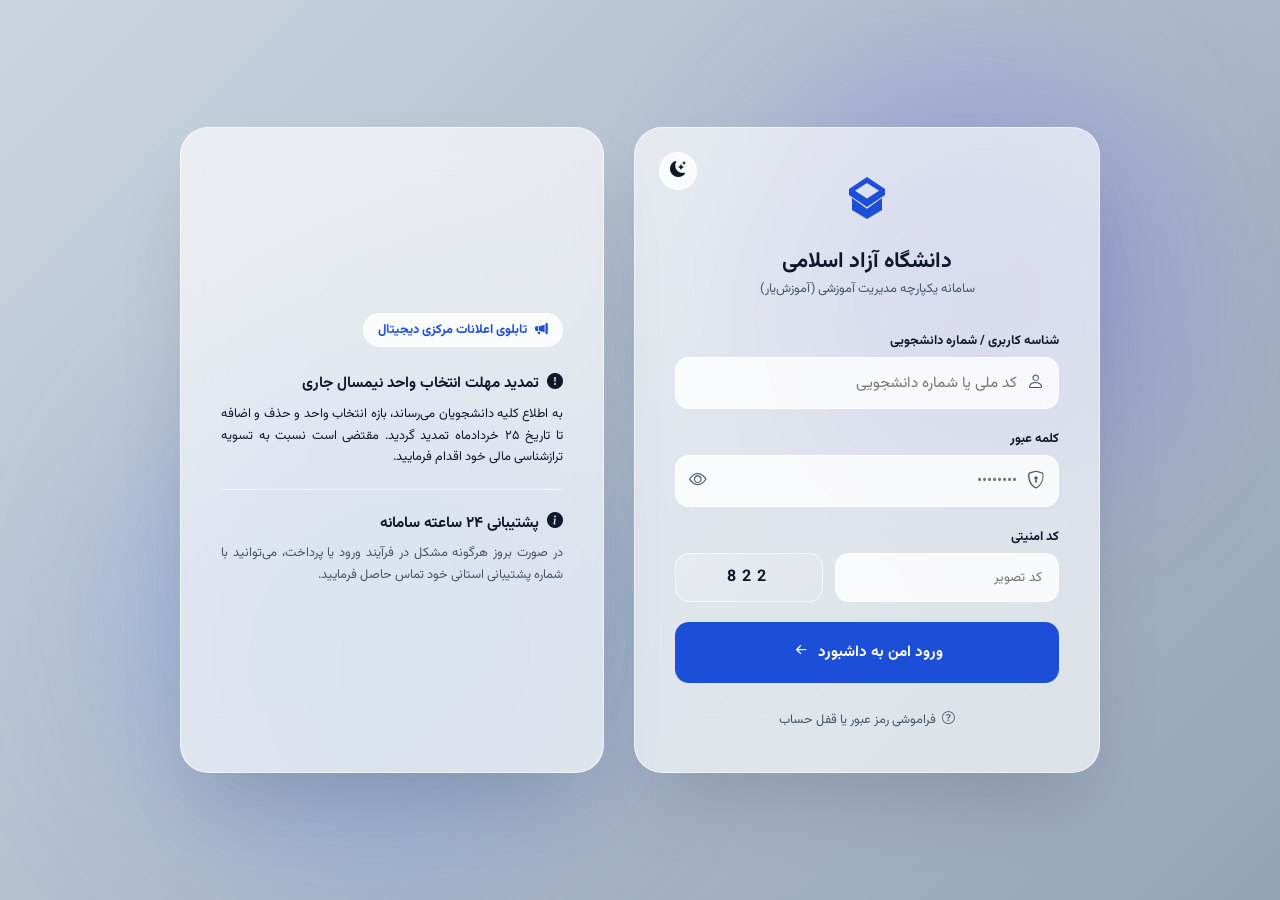
==== index.html @ 9d5c1358 "Add files via upload" ====
<!DOCTYPE html>
<html lang="fa" dir="rtl">

<head>
    <meta charset="UTF-8">
    <meta name="viewport" content="width=device-width, initial-scale=1.0">
    <title>سامانه یکپارچه آموزش‌یار | نسخه بین‌المللی شیشه‌ای</title>
    <link rel="stylesheet" href="https://cdn.jsdelivr.net/npm/bootstrap-icons@1.11.3/font/bootstrap-icons.min.css">
    <link rel="stylesheet" href="style.css">
</head>

<body>

    <input type="checkbox" id="dark-mode-toggle" class="dark-mode-checkbox">

    <div class="bg-circles">
        <div class="circle circle-1"></div>
        <div class="circle circle-2"></div>
    </div>

    <div class="main-wrapper">
        <div class="login-container">

            <main class="glass-box login-box">
                <label for="dark-mode-toggle" class="theme-switcher" title="تغییر پوسته سایت">
                    <i class="bi bi-sun-fill sun-icon"></i>
                    <i class="bi bi-moon-stars-fill moon-icon"></i>
                </label>

                <header class="logo-area">
                    <svg class="university-logo" viewBox="0 0 100 100" width="60" height="60">
                        <path fill="currentColor"
                            d="M50 15 L20 35 L20 45 L50 65 L80 45 L80 35 Z M50 25 L70 38 L50 51 L30 38 Z M25 50 L25 70 L50 85 L75 70 L75 50 L50 68 Z" />
                    </svg>
                    <h2>دانشگاه آزاد اسلامی</h2>
                    <p>سامانه یکپارچه مدیریت آموزشی (آموزش‌یار)</p>
                </header>

                <form class="login-form" action="dashboard.html">
                    <div class="input-group">
                        <label for="username">شناسه کاربری / شماره دانشجویی</label>
                        <div class="input-wrapper">
                            <i class="bi bi-person input-icon"></i>
                            <input type="text" id="username" placeholder="کد ملی یا شماره دانشجویی" required>
                        </div>
                    </div>

                    <div class="input-group">
                        <label for="password">کلمه عبور</label>
                        <div class="input-wrapper">
                            <i class="bi bi-shield-lock input-icon"></i>
                            <input type="password" id="password" placeholder="••••••••" required>
                            <button type="button" id="toggle-password" class="toggle-password-btn"
                                title="نمایش رمز عبور">
                                <i class="bi bi-eye" id="eye-icon"></i>
                            </button>
                        </div>
                    </div>

                    <div class="input-group">
                        <label for="captcha">کد امنیتی</label>
                        <div class="captcha-container">
                            <input type="text" id="captcha" placeholder="کد تصویر" required>
                            <div class="captcha-box">822</div>
                        </div>
                    </div>

                    <button type="submit" class="submit-btn">
                        <span>ورود امن به داشبورد</span>
                        <i class="bi bi-arrow-left-short arrow-icon"></i>
                    </button>
                </form>

                <footer class="form-footer">
                    <a href="#" class="forgot-link">
                        <i class="bi bi-question-circle"></i>
                        <span>فراموشی رمز عبور یا قفل حساب</span>
                    </a>
                </footer>
            </main>

            <aside class="glass-box info-box">
                <div class="info-content">
                    <div class="announcement-badge">
                        <i class="bi bi-megaphone-fill"></i>
                        <span>تابلوی اعلانات مرکزی دیجیتال</span>
                    </div>

                    <div class="news-item urgent">
                        <div class="news-header">
                            <i class="bi bi-exclamation-circle-fill"></i>
                            <h4>تمدید مهلت انتخاب واحد نیمسال جاری</h4>
                        </div>
                        <p>به اطلاع کلیه دانشجویان می‌رساند، بازه انتخاب واحد و حذف و اضافه تا تاریخ ۲۵ خردادماه تمدید
                            گردید. مقتضی است نسبت به تسویه ترازشناسی مالی خود اقدام فرمایید.</p>
                    </div>

                    <div class="news-item">
                        <div class="news-header">
                            <i class="bi bi-info-circle-fill"></i>
                            <h4>پشتیبانی ۲۴ ساعته سامانه</h4>
                        </div>
                        <p>در صورت بروز هرگونه مشکل در فرآیند ورود یا پرداخت، می‌توانید با شماره پشتیبانی استانی خود
                            تماس حاصل فرمایید.</p>
                    </div>
                </div>
            </aside>

        </div>
    </div>

    <script src="script.js"></script>
</body>

</html>
---- style.css ----
@import url('https://fonts.googleapis.com/css2?family=Vazirmatn:wght@400;700&display=swap');

:root {
    /* تم روز - با گرادیانت سرمه‌ای-خاکستری تیره تر برای جلوه بیشتر شیشه */
    --bg-gradient: linear-gradient(135deg, #cbd5e1 0%, #94a3b8 100%);
    --glass-bg: rgba(255, 255, 255, 0.65);
    /* کمی غلیظ‌تر برای خوانایی عالی */
    --glass-border: rgba(255, 255, 255, 0.6);
    --text-main: #0f172a;
    /* متن اصلی کاملاً تیره و خوانا */
    --text-muted: #475569;
    --primary-color: #1d4ed8;
    /* آبی کلاسیک بین‌المللی */
    --primary-hover: #1e40af;
    --input-bg: rgba(255, 255, 255, 0.8);
    --announcement-bg: rgba(220, 38, 38, 0.08);
    --announcement-border: rgba(220, 38, 38, 0.25);
    --announcement-text: #b91c1c;
    --circle-color-1: #4f46e5;
    /* دایره‌های پررنگ‌تر برای کنتراست بیشتر */
    --circle-color-2: #2563eb;
    --smooth: all 0.5s cubic-bezier(0.2, 0.8, 0.2, 1);
}

#dark-mode-toggle:checked~* {
    /* تم شب - فوق‌العاده عمیق، تاریک و لوکس (Deep Space Black) */
    --bg-gradient: linear-gradient(135deg, #020617 0%, #090d16 100%);
    --glass-bg: rgba(15, 23, 42, 0.6);
    --glass-border: rgba(255, 255, 255, 0.05);
    --text-main: #f8fafc;
    --text-muted: #94a3b8;
    --primary-color: #3b82f6;
    --primary-hover: #60a5fa;
    --input-bg: rgba(15, 23, 42, 0.7);
    --announcement-bg: rgba(239, 68, 68, 0.12);
    --announcement-border: rgba(239, 68, 68, 0.25);
    --announcement-text: #fca5a5;
    --circle-color-1: #312e81;
    /* دایره‌های حالت شب تیره و مینی‌مال */
    --circle-color-2: #1d4ed8;
}

* {
    margin: 0;
    padding: 0;
    box-sizing: border-box;
    font-family: 'Vazirmatn', sans-serif;
}

body {
    background: var(--bg-gradient);
    color: var(--text-main);
    min-height: 100vh;
    transition: var(--smooth);
}

/* بخش دایره‌های رنگی بک‌گراند */
.bg-circles {
    position: fixed;
    width: 100vw;
    height: 100vh;
    z-index: 1;
    top: 0;
    left: 0;
    pointer-events: none;
}

.circle {
    position: absolute;
    border-radius: 50%;
    filter: blur(100px);
    transition: var(--smooth);
    will-change: transform;
}

.circle-1 {
    width: 380px;
    height: 380px;
    background: var(--circle-color-1);
    top: 10%;
    right: 10%;
    opacity: 0.3;
}

.circle-2 {
    width: 480px;
    height: 480px;
    background: var(--circle-color-2);
    bottom: 5%;
    left: 10%;
    opacity: 0.2;
}

/* حل مشکل بریدگی کادر صفحه با کانتینر انعطاف‌پذیر استاندارد سئو */
.main-wrapper {
    position: relative;
    z-index: 2;
    min-height: 100vh;
    width: 100%;
    display: flex;
    justify-content: center;
    align-items: center;
    padding: 40px 20px;
}

/* چیدمان دو ستونه لوکس کادرهای شیشه‌ای */
.login-container {
    display: grid;
    grid-template-columns: 1.1fr 1fr;
    gap: 30px;
    width: 100%;
    max-width: 920px;
    align-items: stretch;
}

/* ویژگی‌های مشترک شیشه مات (Glassmorphism Base) */
.glass-box {
    background: var(--glass-bg);
    backdrop-filter: blur(25px);
    -webkit-backdrop-filter: blur(25px);
    border: 1px solid var(--glass-border);
    border-radius: 28px;
    padding: 2.5rem;
    box-shadow: 0 40px 80px -20px rgba(0, 0, 0, 0.15);
    transition: var(--smooth);
    will-change: transform, opacity;
}

/* استایل کادر ورود */
.login-box {
    position: relative;
    animation: slideInUp 0.6s var(--smooth);
}

/* دکمه تم مینی‌مال لوکس */
.theme-switcher {
    position: absolute;
    top: 24px;
    left: 24px;
    cursor: pointer;
    width: 38px;
    height: 38px;
    border-radius: 50%;
    background: var(--input-bg);
    border: 1px solid var(--glass-border);
    display: flex;
    align-items: center;
    justify-content: center;
    transition: var(--smooth);
    color: var(--text-main);
    font-size: 1rem;
}

.theme-switcher:hover {
    transform: scale(1.1);
    color: var(--primary-color);
}

#dark-mode-toggle:checked~.main-wrapper .sun-icon {
    display: block;
}

#dark-mode-toggle:checked~.main-wrapper .moon-icon {
    display: none;
}

#dark-mode-toggle:not(:checked)~.main-wrapper .sun-icon {
    display: none;
}

#dark-mode-toggle:not(:checked)~.main-wrapper .moon-icon {
    display: block;
}

.dark-mode-checkbox {
    display: none;
}

.logo-area {
    text-align: center;
    margin-bottom: 2rem;
}

.university-logo {
    color: var(--primary-color);
    margin-bottom: 0.5rem;
    transition: var(--smooth);
}

.logo-area h2 {
    font-size: 1.35rem;
    font-weight: 700;
}

.logo-area p {
    color: var(--text-muted);
    font-size: 0.8rem;
    margin-top: 0.2s;
}

.login-form {
    display: flex;
    flex-direction: column;
    gap: 1.25rem;
}

.input-group {
    display: flex;
    flex-direction: column;
    gap: 0.4rem;
}

.input-group label {
    font-size: 0.8rem;
    font-weight: 700;
    color: var(--text-main);
}

.input-wrapper {
    position: relative;
    display: flex;
    align-items: center;
}

.input-icon {
    position: absolute;
    right: 14px;
    color: var(--text-muted);
    font-size: 1.1rem;
    transition: var(--smooth);
}

.input-wrapper input {
    width: 100%;
    padding: 0.8rem 2.6rem;
    border: 1px solid var(--glass-border);
    border-radius: 14px;
    font-size: 0.95rem;
    outline: none;
    background: var(--input-bg);
    color: var(--text-main);
    transition: var(--smooth);
}

.input-wrapper input:focus {
    border-color: var(--primary-color);
    box-shadow: 0 0 0 4px rgba(37, 99, 235, 0.12);
}

.input-wrapper input:focus~.input-icon {
    color: var(--primary-color);
}

.toggle-password-btn {
    position: absolute;
    left: 14px;
    background: none;
    border: none;
    cursor: pointer;
    color: var(--text-muted);
    font-size: 1.1rem;
    display: flex;
    align-items: center;
}

.toggle-password-btn:hover {
    color: var(--primary-color);
}

.captcha-container {
    display: flex;
    gap: 0.75rem;
}

.captcha-container input {
    width: 60%;
    padding: 0.8rem 1rem;
    border: 1px solid var(--glass-border);
    border-radius: 14px;
    background: var(--input-bg);
    color: var(--text-main);
    outline: none;
}

.captcha-box {
    width: 40%;
    background: linear-gradient(135deg, rgba(255, 255, 255, 0.25) 0%, rgba(255, 255, 255, 0.05) 100%);
    border: 1px solid var(--glass-border);
    border-radius: 14px;
    display: flex;
    align-items: center;
    justify-content: center;
    font-weight: 700;
    letter-spacing: 6px;
    color: var(--text-main);
    user-select: none;
}

.submit-btn {
    width: 100%;
    padding: 0.9rem;
    background: var(--primary-color);
    color: white;
    border: none;
    border-radius: 14px;
    font-size: 0.95rem;
    font-weight: 700;
    cursor: pointer;
    transition: var(--smooth);
    display: flex;
    align-items: center;
    justify-content: center;
    gap: 6px;
    will-change: transform;
}

.submit-btn:hover {
    background: var(--primary-hover);
    transform: translateY(-2px);
    box-shadow: 0 12px 24px rgba(37, 99, 235, 0.25);
}

.arrow-icon {
    font-size: 1.3rem;
    transition: var(--smooth);
}

.submit-btn:hover .arrow-icon {
    transform: translateX(-4px);
}

.form-footer {
    margin-top: 1.5rem;
    text-align: center;
}

.forgot-link {
    color: var(--text-muted);
    font-size: 0.8rem;
    text-decoration: none;
    transition: var(--smooth);
    display: inline-flex;
    align-items: center;
    gap: 6px;
}

.forgot-link:hover {
    color: var(--primary-color);
}

/* استایل مینی‌مال کادر اعلان‌ها در کنار صفحه */
.info-box {
    display: flex;
    flex-direction: column;
    justify-content: center;
    animation: slideInUp 0.7s var(--smooth);
}

.announcement-badge {
    display: inline-flex;
    align-items: center;
    gap: 8px;
    background: var(--input-bg);
    border: 1px solid var(--glass-border);
    padding: 6px 14px;
    border-radius: 20px;
    font-weight: 700;
    font-size: 0.8rem;
    color: var(--primary-color);
    margin-bottom: 1.5rem;
}

.news-item {
    padding-bottom: 1.25rem;
    border-bottom: 1px solid var(--glass-border);
    margin-bottom: 1.25rem;
}

.news-item:last-child {
    border: none;
    margin: 0;
    padding: 0;
}

.news-header {
    display: flex;
    align-items: center;
    gap: 8px;
    margin-bottom: 0.5rem;
}

.news-header h4 {
    font-size: 0.95rem;
    font-weight: 700;
    color: var(--text-main);
}

.news-item p {
    color: var(--text-muted);
    font-size: 0.8rem;
    line-height: 1.7;
    text-align: justify;
}

/* استایل متمایز برای اعلان‌های فوری */
.news-item.urgent .news-header {
    color: var(--alert-text);
}

.news-item.urgent p {
    color: var(--text-main);
}

/* بهینه‌سازی کامل ریسپانسیو برای موبایل */
@media (max-width: 840px) {
    .login-container {
        grid-template-columns: 1fr;
        gap: 20px;
    }

    .main-wrapper {
        padding: 20px 15px;
    }

    .glass-box {
        padding: 2rem 1.5rem;
    }
}

/* انیمیشن فوق‌العاده روان شتاب‌یافته سخت‌افزاری */
@keyframes slideInUp {
    from {
        opacity: 0;
        transform: translateY(20px);
    }

    to {
        opacity: 1;
        transform: translateY(0);
    }
}

.shake-error {
    animation: shake 0.3s ease-in-out;
    border-color: #ef4444 !important;
}

@keyframes shake {

    0%,
    100% {
        transform: translateX(0);
    }

    25% {
        transform: translateX(-5px);
    }

    75% {
        transform: translateX(5px);
    }
}

/* ==========================================================================
   فاز دوم: استایل‌های فوق حرفه‌ای و شیشه‌ای داشبورد داخلی آموزش‌یار
   ========================================================================== */

.dashboard-body {
    overflow-y: auto !important;
    /* فعال کردن اسکرول برای محتوای طولانی داشبورد */
}

/* کانتینر اصلی داشبورد با ساختار مدرن CSS Grid */
.dashboard-container {
    display: grid;
    grid-template-columns: 260px 1fr;
    /* ستون منو ثابت و ستون محتوا منعطف */
    width: 100%;
    max-width: 1300px;
    min-height: 85vh;
    gap: 24px;
    animation: scaleUp 0.5s var(--smooth);
}

/* ۱. استایل منوی درختی سمت راست (Sidebar) */
.glass-sidebar {
    background: var(--glass-bg);
    backdrop-filter: blur(25px);
    -webkit-backdrop-filter: blur(25px);
    border: 1px solid var(--glass-border);
    border-radius: 24px;
    padding: 2rem 1.5rem;
    display: flex;
    flex-direction: column;
    justify-content: space-between;
    box-shadow: 0 30px 60px -15px rgba(0, 0, 0, 0.1);
}

.sidebar-brand {
    display: flex;
    align-items: center;
    gap: 12px;
    font-weight: 700;
    font-size: 1.15rem;
    color: var(--primary-color);
    padding-bottom: 1.5rem;
    border-bottom: 1px solid var(--glass-border);
}

.sidebar-menu {
    list-style: none;
    display: flex;
    flex-direction: column;
    gap: 8px;
    margin-top: 1.5rem;
    flex-grow: 1;
}

.sidebar-menu li a {
    display: flex;
    align-items: center;
    gap: 14px;
    padding: 12px 16px;
    color: var(--text-main);
    text-decoration: none;
    border-radius: 12px;
    font-size: 0.9rem;
    font-weight: 700;
    transition: var(--smooth);
}

.sidebar-menu li a i {
    font-size: 1.1rem;
    color: var(--text-muted);
    transition: var(--smooth);
}

/* حالت فعال یا هاور منوها */
.sidebar-menu li.active a,
.sidebar-menu li a:hover {
    background: var(--primary-color);
    color: white;
}

.sidebar-menu li.active a i,
.sidebar-menu li a:hover i {
    color: white;
}

.sidebar-footer {
    padding-top: 1rem;
    border-top: 1px solid var(--glass-border);
}

.logout-link {
    display: flex;
    align-items: center;
    gap: 12px;
    color: #ef4444 !important;
    text-decoration: none;
    font-weight: 700;
    font-size: 0.9rem;
    padding: 12px 16px;
    border-radius: 12px;
    transition: var(--smooth);
}

.logout-link:hover {
    background: rgba(239, 68, 68, 0.1);
}

/* کانتینر ستون سمت چپ (هدر + محتوای اصلی) */
.main-content-wrapper {
    display: flex;
    flex-direction: column;
    gap: 24px;
}

/* ۲. استایل هدر بالایی پنل (Top Bar) */
.glass-topbar {
    background: var(--glass-bg);
    backdrop-filter: blur(25px);
    -webkit-backdrop-filter: blur(25px);
    border: 1px solid var(--glass-border);
    border-radius: 20px;
    padding: 1rem 1.5rem;
    display: flex;
    justify-content: space-between;
    align-items: center;
    box-shadow: 0 20px 40px -10px rgba(0, 0, 0, 0.05);
}

.user-profile-info {
    display: flex;
    align-items: center;
    gap: 14px;
}

.avatar {
    width: 45px;
    height: 45px;
    background: var(--primary-color);
    color: white;
    border-radius: 50%;
    display: flex;
    align-items: center;
    justify-content: center;
    font-weight: 700;
    font-size: 0.95rem;
    box-shadow: 0 8px 16px rgba(37, 99, 235, 0.2);
}

.user-details h4 {
    font-size: 1rem;
    font-weight: 700;
}

.user-details p {
    font-size: 0.78rem;
    color: var(--text-muted);
    margin-top: 2px;
}

.topbar-actions {
    display: flex;
    align-items: center;
    gap: 20px;
}

/* سوئیچر تم اختصاصی در داشبورد */
.dashboard-theme-switcher {
    cursor: pointer;
    font-size: 1.1rem;
    color: var(--text-main);
    transition: var(--smooth);
    display: flex;
    align-items: center;
}

.dashboard-theme-switcher:hover {
    color: var(--primary-color);
    transform: scale(1.1);
}

.system-status {
    font-size: 0.8rem;
    font-weight: 700;
    display: flex;
    align-items: center;
    gap: 6px;
    background: var(--input-bg);
    padding: 6px 14px;
    border-radius: 20px;
    border: 1px solid var(--glass-border);
}

.online-dot {
    color: #10b981;
    font-size: 0.5rem;
    animation: pulse 2s infinite;
}

/* ۳. محتوای اصلی و جدول‌ها */
.dashboard-main {
    display: flex;
    flex-direction: column;
    gap: 24px;
}

/* کارت‌های وضعیت سریع (Widgets) */
.dashboard-widgets {
    display: grid;
    grid-template-columns: 1fr 1fr;
    gap: 20px;
}

.glass-card {
    background: var(--glass-bg);
    backdrop-filter: blur(25px);
    -webkit-backdrop-filter: blur(25px);
    border: 1px solid var(--glass-border);
    border-radius: 22px;
    padding: 1.5rem;
    box-shadow: 0 30px 60px -15px rgba(0, 0, 0, 0.08);
}

.widget-card {
    display: flex;
    align-items: center;
    gap: 16px;
}

.widget-icon {
    width: 50px;
    height: 50px;
    border-radius: 14px;
    display: flex;
    align-items: center;
    justify-content: center;
    font-size: 1.3rem;
}

.widget-icon.primary {
    background: rgba(37, 99, 235, 0.1);
    color: var(--primary-color);
}

.widget-icon.success {
    background: rgba(16, 115, 81, 0.1);
    color: #10b981;
}

.widget-info h5 {
    font-size: 0.85rem;
    color: var(--text-muted);
}

.widget-info p {
    font-size: 1.05rem;
    font-weight: 700;
    margin-top: 2px;
}

/* استایل جدول شیشه‌ای فوق مدرن */
.table-container {
    display: flex;
    flex-direction: column;
    gap: 1.25rem;
}

.table-header {
    display: flex;
    justify-content: space-between;
    align-items: center;
}

.table-header h3 {
    font-size: 1.05rem;
    font-weight: 700;
    display: flex;
    align-items: center;
    gap: 10px;
}

.table-badge {
    background: var(--input-bg);
    border: 1px solid var(--glass-border);
    padding: 4px 12px;
    border-radius: 20px;
    font-size: 0.75rem;
    font-weight: 700;
    color: var(--text-muted);
}

.responsive-table-holder {
    width: 100%;
    overflow-x: auto;
    /* اسکرول افقی ملایم در صورت کوچک شدن صفحه */
}

.glass-table {
    width: 100%;
    border-collapse: collapse;
    text-align: right;
    font-size: 0.9rem;
}

.glass-table th,
.glass-table td {
    padding: 14px 18px;
    border-bottom: 1px solid var(--glass-border);
}

.glass-table th {
    font-weight: 700;
    color: var(--text-muted);
    background: rgba(0, 0, 0, 0.02);
}

#dark-mode-toggle:checked~.main-wrapper .glass-table th {
    background: rgba(255, 255, 255, 0.01);
}

.glass-table tbody tr {
    transition: var(--smooth);
}

.glass-table tbody tr:hover {
    background: rgba(255, 255, 255, 0.15);
}

#dark-mode-toggle:checked~.main-wrapper .glass-table tbody tr:hover {
    background: rgba(15, 23, 42, 0.3);
}

/* تکست تگ‌های وضعیت داخل جدول */
.status-tag {
    padding: 4px 12px;
    border-radius: 20px;
    font-size: 0.75rem;
    font-weight: 700;
    display: inline-block;
}

.status-tag.success {
    background: rgba(16, 185, 129, 0.12);
    color: #10b981;
}

.status-tag.warning {
    background: rgba(245, 158, 11, 0.12);
    color: #f59e0b;
}

/* فیکس کردن کلاس اعداد انگلیسی برای سئو و زیبایی ظاهری */
.num-en {
    direction: ltr;
    display: inline-block;
    font-family: sans-serif !important;
    font-size: 0.9rem;
}

/* انیمیشن پالس برای چراغ وضعیت سیستم */
@keyframes pulse {
    0% {
        transform: scale(0.95);
        opacity: 0.5;
    }

    50% {
        transform: scale(1.1);
        opacity: 1;
    }

    100% {
        transform: scale(0.95);
        opacity: 0.5;
    }
}

/* ریسپانسیو اختصاصی داشبورد برای تبلت و مانیتورهای کوچک */
@media (max-width: 1024px) {
    .dashboard-container {
        grid-template-columns: 1fr;
    }

    .glass-sidebar {
        display: none;
    }

    /* پنهان‌سازی منو در تبلت (میتوان بعدا ریسپانسیو همبرگری کرد) */
}

@media (max-width: 640px) {
    .dashboard-widgets {
        grid-template-columns: 1fr;
    }
}

/* ==========================================================================
   به‌روزرسانی کنتراست فوق‌العاده بالا برای حالت شب و تراز پیکسلی جدول
   ========================================================================== */

#dark-mode-toggle:checked~* {
    /* تقویت شدید رنگ‌ها در حالت شب برای خوانایی ۱۰۰٪ متون روی شیشه */
    --bg-gradient: linear-gradient(135deg, #020617 0%, #0b0f19 100%);
    --glass-bg: rgba(15, 23, 42, 0.75);
    /* سنگین‌تر شدن شیشه برای جلوگیری از محو شدن متن */
    --glass-border: rgba(255, 255, 255, 0.12);
    --text-main: #ffffff;
    /* سفید مطلق برای عناوین */
    --text-muted: #cbd5e1;
    /* طوسی بسیار روشن (سفید یخی) برای متن‌های فرعی */
    --primary-color: #3b82f6;
    --primary-hover: #60a5fa;
    --input-bg: rgba(30, 41, 59, 0.8);
    --circle-color-1: #1e1b4b;
    --circle-color-2: #1e3a8a;
}

.login-time-badge {
    display: flex;
    align-items: center;
    gap: 8px;
    background: var(--input-bg);
    border: 1px solid var(--glass-border);
    padding: 6px 16px;
    border-radius: 20px;
    font-size: 0.8rem;
    font-weight: 700;
    color: var(--text-muted);
    white-space: nowrap;
    /* جلوگیری از شکستن متن تاریخ در مانیتورها */
}

.login-time-badge i {
    color: var(--primary-color);
}

/* جداکننده بخش تغییر رمز عبور در منو */
.menu-divider {
    height: 1px;
    background: var(--glass-border);
    margin: 10px 0;
}

.settings-link {
    color: var(--text-muted) !important;
}

.settings-link:hover {
    background: rgba(59, 130, 246, 0.15) !important;
    color: var(--primary-color) !important;
}

/* مهندسی تراز بندی جدول هوشمند و حل جابه‌جایی مقادیر */
.glass-table {
    width: 100%;
    border-collapse: collapse;
    font-size: 0.9rem;
}

/* تنظیم جهت و تراز اختصاصی هر ستون برای جلوگیری از به‌هم‌ریختگی لایوت */
.glass-table th,
.glass-table td {
    padding: 16px 20px;
    border-bottom: 1px solid var(--glass-border);
    text-align: right;
    /* تراز پیش‌فرض راست‌به‌چپ */
    vertical-align: middle;
}

/* فیکس کردن ستون‌های عددی و کدها که چپ‌به‌راست هستند */
.col-code,
.col-group,
.col-unit {
    text-align: center !important;
    /* کدهای درس و واحدها کاملاً در مرکز ستون قرار می‌گیرند */
    width: 15%;
}

.col-name {
    text-align: right !important;
    /* نام درس چسبیده به راست */
    width: 40%;
}

.col-status {
    text-align: center !important;
    /* تگ وضعیت کاملاً وسط */
    width: 15%;
}

/* اصلاح استایل متون داخل جدول در حالت شب */
.glass-table tbody tr td {
    color: var(--text-main);
}

.glass-table th {
    font-weight: 700;
    color: var(--text-muted);
    background: rgba(0, 0, 0, 0.04);
}

#dark-mode-toggle:checked~.main-wrapper .glass-table th {
    background: rgba(255, 255, 255, 0.03);
}

/* افکت هاور ردیف‌ها */
.glass-table tbody tr {
    transition: var(--smooth);
}

.glass-table tbody tr:hover {
    background: rgba(255, 255, 255, 0.2);
}

#dark-mode-toggle:checked~.main-wrapper .glass-table tbody tr:hover {
    background: rgba(255, 255, 255, 0.05);
}

/* ==========================================================================
   استایل‌های انیمیشن پاپ‌آپ (Modal) تغییر رمز عبور
   ========================================================================== */

.modal-overlay {
    position: fixed;
    top: 0;
    left: 0;
    width: 100vw;
    height: 100vh;
    background: rgba(15, 23, 42, 0.4);
    backdrop-filter: blur(10px);
    -webkit-backdrop-filter: blur(10px);
    z-index: 999;
    display: flex;
    justify-content: center;
    align-items: center;
    opacity: 0;
    pointer-events: none;
    transition: all 0.4s cubic-bezier(0.2, 0.8, 0.2, 1);
}

/* کلاس کمکی جاوااسکریپت برای فعال‌سازی پاپ‌آپ */
.modal-overlay.modal-active {
    opacity: 1;
    pointer-events: auto;
}

.modal-box {
    width: 100%;
    max-width: 400px;
    padding: 2rem !important;
    transform: translateY(30px);
    transition: all 0.5s cubic-bezier(0.34, 1.56, 0.64, 1);
}

.modal-overlay.modal-active .modal-box {
    transform: translateY(0);
}

.modal-header h3 {
    font-size: 1.1rem;
    font-weight: 700;
    margin-bottom: 1.5rem;
    display: flex;
    align-items: center;
    gap: 8px;
    color: var(--text-main);
}

.modal-input {
    width: 100%;
    padding: 0.75rem 1rem;
    border: 1px solid var(--glass-border);
    border-radius: 12px;
    background: var(--input-bg);
    color: var(--text-main);
    font-size: 0.9rem;
    outline: none;
    transition: var(--smooth);
}

.modal-input:focus {
    border-color: var(--primary-color);
    box-shadow: 0 0 0 4px rgba(37, 99, 235, 0.15);
}

.modal-actions {
    display: flex;
    gap: 12px;
    margin-top: 1.75rem;
}

.modal-btn {
    flex: 1;
    padding: 0.75rem;
    border: none;
    border-radius: 12px;
    font-size: 0.85rem;
    font-weight: 700;
    cursor: pointer;
    transition: var(--smooth);
}

.modal-btn.submit {
    background: var(--primary-color);
    color: white;
}

.modal-btn.submit:hover {
    background: var(--primary-hover);
    transform: translateY(-1px);
}

.modal-btn.cancel {
    background: rgba(0, 0, 0, 0.05);
    color: var(--text-main);
    border: 1px solid var(--glass-border);
}

#dark-mode-toggle:checked~.modal-overlay .modal-btn.cancel {
    background: rgba(255, 255, 255, 0.05);
}

.modal-btn.cancel:hover {
    background: rgba(239, 68, 68, 0.1);
    color: #ef4444;
}
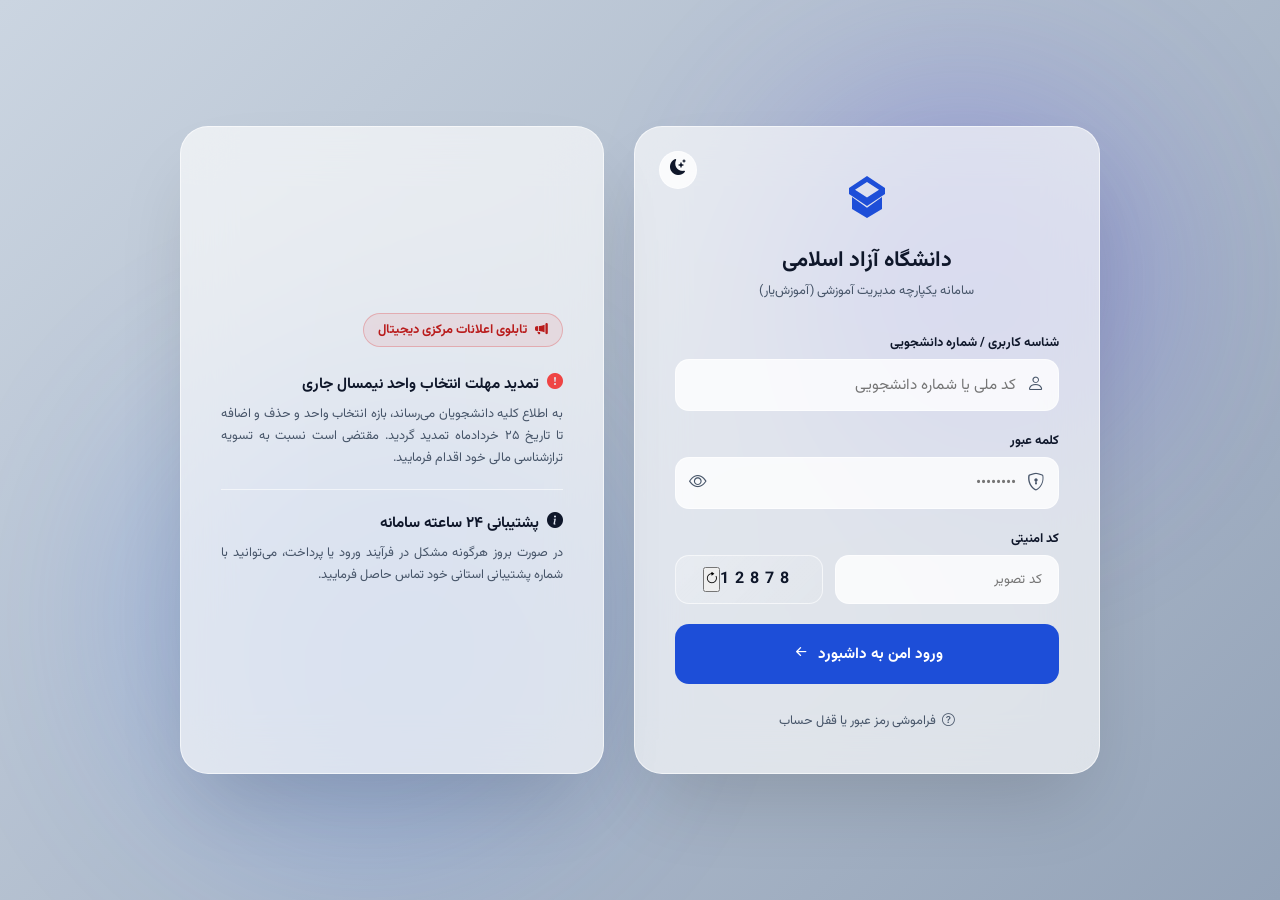
==== commit 92bd0573: "Fix: dark mode text visibility, add preloader and chart" ====
--- a/index.html
+++ b/index.html
@@ -1,115 +1,118 @@
-<!DOCTYPE html>
-<html lang="fa" dir="rtl">
-
-<head>
-    <meta charset="UTF-8">
-    <meta name="viewport" content="width=device-width, initial-scale=1.0">
-    <title>سامانه یکپارچه آموزش‌یار | نسخه بین‌المللی شیشه‌ای</title>
-    <link rel="stylesheet" href="https://cdn.jsdelivr.net/npm/bootstrap-icons@1.11.3/font/bootstrap-icons.min.css">
-    <link rel="stylesheet" href="style.css">
-</head>
-
-<body>
-
-    <input type="checkbox" id="dark-mode-toggle" class="dark-mode-checkbox">
-
-    <div class="bg-circles">
-        <div class="circle circle-1"></div>
-        <div class="circle circle-2"></div>
-    </div>
-
-    <div class="main-wrapper">
-        <div class="login-container">
-
-            <main class="glass-box login-box">
-                <label for="dark-mode-toggle" class="theme-switcher" title="تغییر پوسته سایت">
-                    <i class="bi bi-sun-fill sun-icon"></i>
-                    <i class="bi bi-moon-stars-fill moon-icon"></i>
-                </label>
-
-                <header class="logo-area">
-                    <svg class="university-logo" viewBox="0 0 100 100" width="60" height="60">
-                        <path fill="currentColor"
-                            d="M50 15 L20 35 L20 45 L50 65 L80 45 L80 35 Z M50 25 L70 38 L50 51 L30 38 Z M25 50 L25 70 L50 85 L75 70 L75 50 L50 68 Z" />
-                    </svg>
-                    <h2>دانشگاه آزاد اسلامی</h2>
-                    <p>سامانه یکپارچه مدیریت آموزشی (آموزش‌یار)</p>
-                </header>
-
-                <form class="login-form" action="dashboard.html">
-                    <div class="input-group">
-                        <label for="username">شناسه کاربری / شماره دانشجویی</label>
-                        <div class="input-wrapper">
-                            <i class="bi bi-person input-icon"></i>
-                            <input type="text" id="username" placeholder="کد ملی یا شماره دانشجویی" required>
-                        </div>
-                    </div>
-
-                    <div class="input-group">
-                        <label for="password">کلمه عبور</label>
-                        <div class="input-wrapper">
-                            <i class="bi bi-shield-lock input-icon"></i>
-                            <input type="password" id="password" placeholder="••••••••" required>
-                            <button type="button" id="toggle-password" class="toggle-password-btn"
-                                title="نمایش رمز عبور">
-                                <i class="bi bi-eye" id="eye-icon"></i>
-                            </button>
-                        </div>
-                    </div>
-
-                    <div class="input-group">
-                        <label for="captcha">کد امنیتی</label>
-                        <div class="captcha-container">
-                            <input type="text" id="captcha" placeholder="کد تصویر" required>
-                            <div class="captcha-box">822</div>
-                        </div>
-                    </div>
-
-                    <button type="submit" class="submit-btn">
-                        <span>ورود امن به داشبورد</span>
-                        <i class="bi bi-arrow-left-short arrow-icon"></i>
-                    </button>
-                </form>
-
-                <footer class="form-footer">
-                    <a href="#" class="forgot-link">
-                        <i class="bi bi-question-circle"></i>
-                        <span>فراموشی رمز عبور یا قفل حساب</span>
-                    </a>
-                </footer>
-            </main>
-
-            <aside class="glass-box info-box">
-                <div class="info-content">
-                    <div class="announcement-badge">
-                        <i class="bi bi-megaphone-fill"></i>
-                        <span>تابلوی اعلانات مرکزی دیجیتال</span>
-                    </div>
-
-                    <div class="news-item urgent">
-                        <div class="news-header">
-                            <i class="bi bi-exclamation-circle-fill"></i>
-                            <h4>تمدید مهلت انتخاب واحد نیمسال جاری</h4>
-                        </div>
-                        <p>به اطلاع کلیه دانشجویان می‌رساند، بازه انتخاب واحد و حذف و اضافه تا تاریخ ۲۵ خردادماه تمدید
-                            گردید. مقتضی است نسبت به تسویه ترازشناسی مالی خود اقدام فرمایید.</p>
-                    </div>
-
-                    <div class="news-item">
-                        <div class="news-header">
-                            <i class="bi bi-info-circle-fill"></i>
-                            <h4>پشتیبانی ۲۴ ساعته سامانه</h4>
-                        </div>
-                        <p>در صورت بروز هرگونه مشکل در فرآیند ورود یا پرداخت، می‌توانید با شماره پشتیبانی استانی خود
-                            تماس حاصل فرمایید.</p>
-                    </div>
-                </div>
-            </aside>
-
-        </div>
-    </div>
-
-    <script src="script.js"></script>
-</body>
-
+<!DOCTYPE html>
+<html lang="fa" dir="rtl">
+
+<head>
+    <meta charset="UTF-8">
+    <meta name="viewport" content="width=device-width, initial-scale=1.0">
+    <title>سامانه یکپارچه آموزش‌یار | نسخه بین‌المللی شیشه‌ای</title>
+    <link rel="stylesheet" href="https://cdn.jsdelivr.net/npm/bootstrap-icons@1.11.3/font/bootstrap-icons.min.css">
+    <link rel="stylesheet" href="style.css">
+</head>
+
+<body>
+    <div class="preloader" id="preloader">
+        <div class="loader-spinner"></div>
+        <p>در حال بارگذاری سامانه...</p>
+    </div>
+    <input type="checkbox" id="dark-mode-toggle" class="dark-mode-checkbox">
+
+    <div class="bg-circles">
+        <div class="circle circle-1"></div>
+        <div class="circle circle-2"></div>
+    </div>
+
+    <div class="main-wrapper">
+        <div class="login-container">
+
+            <main class="glass-box login-box animate-fade-in delay-1">
+                <label for="dark-mode-toggle" class="theme-switcher" title="تغییر پوسته سایت">
+                    <i class="bi bi-sun-fill sun-icon"></i>
+                    <i class="bi bi-moon-stars-fill moon-icon"></i>
+                </label>
+
+                <header class="logo-area">
+                    <svg class="university-logo" viewBox="0 0 100 100" width="60" height="60">
+                        <path fill="currentColor"
+                            d="M50 15 L20 35 L20 45 L50 65 L80 45 L80 35 Z M50 25 L70 38 L50 51 L30 38 Z M25 50 L25 70 L50 85 L75 70 L75 50 L50 68 Z" />
+                    </svg>
+                    <h2>دانشگاه آزاد اسلامی</h2>
+                    <p>سامانه یکپارچه مدیریت آموزشی (آموزش‌یار)</p>
+                </header>
+
+                <form class="login-form" action="dashboard.html">
+                    <div class="input-group">
+                        <label for="username">شناسه کاربری / شماره دانشجویی</label>
+                        <div class="input-wrapper">
+                            <i class="bi bi-person input-icon"></i>
+                            <input type="text" id="username" placeholder="کد ملی یا شماره دانشجویی" required>
+                        </div>
+                    </div>
+
+                    <div class="input-group">
+                        <label for="password">کلمه عبور</label>
+                        <div class="input-wrapper">
+                            <i class="bi bi-shield-lock input-icon"></i>
+                            <input type="password" id="password" placeholder="••••••••" required>
+                            <button type="button" id="toggle-password" class="toggle-password-btn"
+                                title="نمایش رمز عبور">
+                                <i class="bi bi-eye" id="eye-icon"></i>
+                            </button>
+                        </div>
+                    </div>
+
+                    <div class="input-group">
+                        <label for="captcha-input">کد امنیتی</label>
+                        <div class="captcha-container">
+                            <input type="text" id="captcha-input" placeholder="کد تصویر" required>
+                            <div class="captcha-box">در حال بارگذاری...</div>
+                        </div>
+                    </div>
+
+                    <button type="submit" class="submit-btn">
+                        <span>ورود امن به داشبورد</span>
+                        <i class="bi bi-arrow-left-short arrow-icon"></i>
+                    </button>
+                </form>
+
+                <footer class="form-footer">
+                    <a href="#" class="forgot-link">
+                        <i class="bi bi-question-circle"></i>
+                        <span>فراموشی رمز عبور یا قفل حساب</span>
+                    </a>
+                </footer>
+            </main>
+
+            <aside class="glass-box info-box animate-fade-in delay-2">
+                <div class="info-content">
+                    <div class="announcement-badge">
+                        <i class="bi bi-megaphone-fill"></i>
+                        <span>تابلوی اعلانات مرکزی دیجیتال</span>
+                    </div>
+
+                    <div class="news-item urgent">
+                        <div class="news-header">
+                            <i class="bi bi-exclamation-circle-fill"></i>
+                            <h4>تمدید مهلت انتخاب واحد نیمسال جاری</h4>
+                        </div>
+                        <p>به اطلاع کلیه دانشجویان می‌رساند، بازه انتخاب واحد و حذف و اضافه تا تاریخ ۲۵ خردادماه تمدید
+                            گردید. مقتضی است نسبت به تسویه ترازشناسی مالی خود اقدام فرمایید.</p>
+                    </div>
+
+                    <div class="news-item">
+                        <div class="news-header">
+                            <i class="bi bi-info-circle-fill"></i>
+                            <h4>پشتیبانی ۲۴ ساعته سامانه</h4>
+                        </div>
+                        <p>در صورت بروز هرگونه مشکل در فرآیند ورود یا پرداخت، می‌توانید با شماره پشتیبانی استانی خود
+                            تماس حاصل فرمایید.</p>
+                    </div>
+                </div>
+            </aside>
+
+        </div>
+    </div>
+
+    <script src="script.js"></script>
+</body>
+
 </html>
--- a/style.css
+++ b/style.css
@@ -1,1089 +1,1225 @@
-@import url('https://fonts.googleapis.com/css2?family=Vazirmatn:wght@400;700&display=swap');
-
-:root {
-    /* تم روز - با گرادیانت سرمه‌ای-خاکستری تیره تر برای جلوه بیشتر شیشه */
-    --bg-gradient: linear-gradient(135deg, #cbd5e1 0%, #94a3b8 100%);
-    --glass-bg: rgba(255, 255, 255, 0.65);
-    /* کمی غلیظ‌تر برای خوانایی عالی */
-    --glass-border: rgba(255, 255, 255, 0.6);
-    --text-main: #0f172a;
-    /* متن اصلی کاملاً تیره و خوانا */
-    --text-muted: #475569;
-    --primary-color: #1d4ed8;
-    /* آبی کلاسیک بین‌المللی */
-    --primary-hover: #1e40af;
-    --input-bg: rgba(255, 255, 255, 0.8);
-    --announcement-bg: rgba(220, 38, 38, 0.08);
-    --announcement-border: rgba(220, 38, 38, 0.25);
-    --announcement-text: #b91c1c;
-    --circle-color-1: #4f46e5;
-    /* دایره‌های پررنگ‌تر برای کنتراست بیشتر */
-    --circle-color-2: #2563eb;
-    --smooth: all 0.5s cubic-bezier(0.2, 0.8, 0.2, 1);
-}
-
-#dark-mode-toggle:checked~* {
-    /* تم شب - فوق‌العاده عمیق، تاریک و لوکس (Deep Space Black) */
-    --bg-gradient: linear-gradient(135deg, #020617 0%, #090d16 100%);
-    --glass-bg: rgba(15, 23, 42, 0.6);
-    --glass-border: rgba(255, 255, 255, 0.05);
-    --text-main: #f8fafc;
-    --text-muted: #94a3b8;
-    --primary-color: #3b82f6;
-    --primary-hover: #60a5fa;
-    --input-bg: rgba(15, 23, 42, 0.7);
-    --announcement-bg: rgba(239, 68, 68, 0.12);
-    --announcement-border: rgba(239, 68, 68, 0.25);
-    --announcement-text: #fca5a5;
-    --circle-color-1: #312e81;
-    /* دایره‌های حالت شب تیره و مینی‌مال */
-    --circle-color-2: #1d4ed8;
-}
-
-* {
-    margin: 0;
-    padding: 0;
-    box-sizing: border-box;
-    font-family: 'Vazirmatn', sans-serif;
-}
-
-body {
-    background: var(--bg-gradient);
-    color: var(--text-main);
-    min-height: 100vh;
-    transition: var(--smooth);
-}
-
-/* بخش دایره‌های رنگی بک‌گراند */
-.bg-circles {
-    position: fixed;
-    width: 100vw;
-    height: 100vh;
-    z-index: 1;
-    top: 0;
-    left: 0;
-    pointer-events: none;
-}
-
-.circle {
-    position: absolute;
-    border-radius: 50%;
-    filter: blur(100px);
-    transition: var(--smooth);
-    will-change: transform;
-}
-
-.circle-1 {
-    width: 380px;
-    height: 380px;
-    background: var(--circle-color-1);
-    top: 10%;
-    right: 10%;
-    opacity: 0.3;
-}
-
-.circle-2 {
-    width: 480px;
-    height: 480px;
-    background: var(--circle-color-2);
-    bottom: 5%;
-    left: 10%;
-    opacity: 0.2;
-}
-
-/* حل مشکل بریدگی کادر صفحه با کانتینر انعطاف‌پذیر استاندارد سئو */
-.main-wrapper {
-    position: relative;
-    z-index: 2;
-    min-height: 100vh;
-    width: 100%;
-    display: flex;
-    justify-content: center;
-    align-items: center;
-    padding: 40px 20px;
-}
-
-/* چیدمان دو ستونه لوکس کادرهای شیشه‌ای */
-.login-container {
-    display: grid;
-    grid-template-columns: 1.1fr 1fr;
-    gap: 30px;
-    width: 100%;
-    max-width: 920px;
-    align-items: stretch;
-}
-
-/* ویژگی‌های مشترک شیشه مات (Glassmorphism Base) */
-.glass-box {
-    background: var(--glass-bg);
-    backdrop-filter: blur(25px);
-    -webkit-backdrop-filter: blur(25px);
-    border: 1px solid var(--glass-border);
-    border-radius: 28px;
-    padding: 2.5rem;
-    box-shadow: 0 40px 80px -20px rgba(0, 0, 0, 0.15);
-    transition: var(--smooth);
-    will-change: transform, opacity;
-}
-
-/* استایل کادر ورود */
-.login-box {
-    position: relative;
-    animation: slideInUp 0.6s var(--smooth);
-}
-
-/* دکمه تم مینی‌مال لوکس */
-.theme-switcher {
-    position: absolute;
-    top: 24px;
-    left: 24px;
-    cursor: pointer;
-    width: 38px;
-    height: 38px;
-    border-radius: 50%;
-    background: var(--input-bg);
-    border: 1px solid var(--glass-border);
-    display: flex;
-    align-items: center;
-    justify-content: center;
-    transition: var(--smooth);
-    color: var(--text-main);
-    font-size: 1rem;
-}
-
-.theme-switcher:hover {
-    transform: scale(1.1);
-    color: var(--primary-color);
-}
-
-#dark-mode-toggle:checked~.main-wrapper .sun-icon {
-    display: block;
-}
-
-#dark-mode-toggle:checked~.main-wrapper .moon-icon {
-    display: none;
-}
-
-#dark-mode-toggle:not(:checked)~.main-wrapper .sun-icon {
-    display: none;
-}
-
-#dark-mode-toggle:not(:checked)~.main-wrapper .moon-icon {
-    display: block;
-}
-
-.dark-mode-checkbox {
-    display: none;
-}
-
-.logo-area {
-    text-align: center;
-    margin-bottom: 2rem;
-}
-
-.university-logo {
-    color: var(--primary-color);
-    margin-bottom: 0.5rem;
-    transition: var(--smooth);
-}
-
-.logo-area h2 {
-    font-size: 1.35rem;
-    font-weight: 700;
-}
-
-.logo-area p {
-    color: var(--text-muted);
-    font-size: 0.8rem;
-    margin-top: 0.2s;
-}
-
-.login-form {
-    display: flex;
-    flex-direction: column;
-    gap: 1.25rem;
-}
-
-.input-group {
-    display: flex;
-    flex-direction: column;
-    gap: 0.4rem;
-}
-
-.input-group label {
-    font-size: 0.8rem;
-    font-weight: 700;
-    color: var(--text-main);
-}
-
-.input-wrapper {
-    position: relative;
-    display: flex;
-    align-items: center;
-}
-
-.input-icon {
-    position: absolute;
-    right: 14px;
-    color: var(--text-muted);
-    font-size: 1.1rem;
-    transition: var(--smooth);
-}
-
-.input-wrapper input {
-    width: 100%;
-    padding: 0.8rem 2.6rem;
-    border: 1px solid var(--glass-border);
-    border-radius: 14px;
-    font-size: 0.95rem;
-    outline: none;
-    background: var(--input-bg);
-    color: var(--text-main);
-    transition: var(--smooth);
-}
-
-.input-wrapper input:focus {
-    border-color: var(--primary-color);
-    box-shadow: 0 0 0 4px rgba(37, 99, 235, 0.12);
-}
-
-.input-wrapper input:focus~.input-icon {
-    color: var(--primary-color);
-}
-
-.toggle-password-btn {
-    position: absolute;
-    left: 14px;
-    background: none;
-    border: none;
-    cursor: pointer;
-    color: var(--text-muted);
-    font-size: 1.1rem;
-    display: flex;
-    align-items: center;
-}
-
-.toggle-password-btn:hover {
-    color: var(--primary-color);
-}
-
-.captcha-container {
-    display: flex;
-    gap: 0.75rem;
-}
-
-.captcha-container input {
-    width: 60%;
-    padding: 0.8rem 1rem;
-    border: 1px solid var(--glass-border);
-    border-radius: 14px;
-    background: var(--input-bg);
-    color: var(--text-main);
-    outline: none;
-}
-
-.captcha-box {
-    width: 40%;
-    background: linear-gradient(135deg, rgba(255, 255, 255, 0.25) 0%, rgba(255, 255, 255, 0.05) 100%);
-    border: 1px solid var(--glass-border);
-    border-radius: 14px;
-    display: flex;
-    align-items: center;
-    justify-content: center;
-    font-weight: 700;
-    letter-spacing: 6px;
-    color: var(--text-main);
-    user-select: none;
-}
-
-.submit-btn {
-    width: 100%;
-    padding: 0.9rem;
-    background: var(--primary-color);
-    color: white;
-    border: none;
-    border-radius: 14px;
-    font-size: 0.95rem;
-    font-weight: 700;
-    cursor: pointer;
-    transition: var(--smooth);
-    display: flex;
-    align-items: center;
-    justify-content: center;
-    gap: 6px;
-    will-change: transform;
-}
-
-.submit-btn:hover {
-    background: var(--primary-hover);
-    transform: translateY(-2px);
-    box-shadow: 0 12px 24px rgba(37, 99, 235, 0.25);
-}
-
-.arrow-icon {
-    font-size: 1.3rem;
-    transition: var(--smooth);
-}
-
-.submit-btn:hover .arrow-icon {
-    transform: translateX(-4px);
-}
-
-.form-footer {
-    margin-top: 1.5rem;
-    text-align: center;
-}
-
-.forgot-link {
-    color: var(--text-muted);
-    font-size: 0.8rem;
-    text-decoration: none;
-    transition: var(--smooth);
-    display: inline-flex;
-    align-items: center;
-    gap: 6px;
-}
-
-.forgot-link:hover {
-    color: var(--primary-color);
-}
-
-/* استایل مینی‌مال کادر اعلان‌ها در کنار صفحه */
-.info-box {
-    display: flex;
-    flex-direction: column;
-    justify-content: center;
-    animation: slideInUp 0.7s var(--smooth);
-}
-
-.announcement-badge {
-    display: inline-flex;
-    align-items: center;
-    gap: 8px;
-    background: var(--input-bg);
-    border: 1px solid var(--glass-border);
-    padding: 6px 14px;
-    border-radius: 20px;
-    font-weight: 700;
-    font-size: 0.8rem;
-    color: var(--primary-color);
-    margin-bottom: 1.5rem;
-}
-
-.news-item {
-    padding-bottom: 1.25rem;
-    border-bottom: 1px solid var(--glass-border);
-    margin-bottom: 1.25rem;
-}
-
-.news-item:last-child {
-    border: none;
-    margin: 0;
-    padding: 0;
-}
-
-.news-header {
-    display: flex;
-    align-items: center;
-    gap: 8px;
-    margin-bottom: 0.5rem;
-}
-
-.news-header h4 {
-    font-size: 0.95rem;
-    font-weight: 700;
-    color: var(--text-main);
-}
-
-.news-item p {
-    color: var(--text-muted);
-    font-size: 0.8rem;
-    line-height: 1.7;
-    text-align: justify;
-}
-
-/* استایل متمایز برای اعلان‌های فوری */
-.news-item.urgent .news-header {
-    color: var(--alert-text);
-}
-
-.news-item.urgent p {
-    color: var(--text-main);
-}
-
-/* بهینه‌سازی کامل ریسپانسیو برای موبایل */
-@media (max-width: 840px) {
-    .login-container {
-        grid-template-columns: 1fr;
-        gap: 20px;
-    }
-
-    .main-wrapper {
-        padding: 20px 15px;
-    }
-
-    .glass-box {
-        padding: 2rem 1.5rem;
-    }
-}
-
-/* انیمیشن فوق‌العاده روان شتاب‌یافته سخت‌افزاری */
-@keyframes slideInUp {
-    from {
-        opacity: 0;
-        transform: translateY(20px);
-    }
-
-    to {
-        opacity: 1;
-        transform: translateY(0);
-    }
-}
-
-.shake-error {
-    animation: shake 0.3s ease-in-out;
-    border-color: #ef4444 !important;
-}
-
-@keyframes shake {
-
-    0%,
-    100% {
-        transform: translateX(0);
-    }
-
-    25% {
-        transform: translateX(-5px);
-    }
-
-    75% {
-        transform: translateX(5px);
-    }
-}
-
-/* ==========================================================================
-   فاز دوم: استایل‌های فوق حرفه‌ای و شیشه‌ای داشبورد داخلی آموزش‌یار
-   ========================================================================== */
-
-.dashboard-body {
-    overflow-y: auto !important;
-    /* فعال کردن اسکرول برای محتوای طولانی داشبورد */
-}
-
-/* کانتینر اصلی داشبورد با ساختار مدرن CSS Grid */
-.dashboard-container {
-    display: grid;
-    grid-template-columns: 260px 1fr;
-    /* ستون منو ثابت و ستون محتوا منعطف */
-    width: 100%;
-    max-width: 1300px;
-    min-height: 85vh;
-    gap: 24px;
-    animation: scaleUp 0.5s var(--smooth);
-}
-
-/* ۱. استایل منوی درختی سمت راست (Sidebar) */
-.glass-sidebar {
-    background: var(--glass-bg);
-    backdrop-filter: blur(25px);
-    -webkit-backdrop-filter: blur(25px);
-    border: 1px solid var(--glass-border);
-    border-radius: 24px;
-    padding: 2rem 1.5rem;
-    display: flex;
-    flex-direction: column;
-    justify-content: space-between;
-    box-shadow: 0 30px 60px -15px rgba(0, 0, 0, 0.1);
-}
-
-.sidebar-brand {
-    display: flex;
-    align-items: center;
-    gap: 12px;
-    font-weight: 700;
-    font-size: 1.15rem;
-    color: var(--primary-color);
-    padding-bottom: 1.5rem;
-    border-bottom: 1px solid var(--glass-border);
-}
-
-.sidebar-menu {
-    list-style: none;
-    display: flex;
-    flex-direction: column;
-    gap: 8px;
-    margin-top: 1.5rem;
-    flex-grow: 1;
-}
-
-.sidebar-menu li a {
-    display: flex;
-    align-items: center;
-    gap: 14px;
-    padding: 12px 16px;
-    color: var(--text-main);
-    text-decoration: none;
-    border-radius: 12px;
-    font-size: 0.9rem;
-    font-weight: 700;
-    transition: var(--smooth);
-}
-
-.sidebar-menu li a i {
-    font-size: 1.1rem;
-    color: var(--text-muted);
-    transition: var(--smooth);
-}
-
-/* حالت فعال یا هاور منوها */
-.sidebar-menu li.active a,
-.sidebar-menu li a:hover {
-    background: var(--primary-color);
-    color: white;
-}
-
-.sidebar-menu li.active a i,
-.sidebar-menu li a:hover i {
-    color: white;
-}
-
-.sidebar-footer {
-    padding-top: 1rem;
-    border-top: 1px solid var(--glass-border);
-}
-
-.logout-link {
-    display: flex;
-    align-items: center;
-    gap: 12px;
-    color: #ef4444 !important;
-    text-decoration: none;
-    font-weight: 700;
-    font-size: 0.9rem;
-    padding: 12px 16px;
-    border-radius: 12px;
-    transition: var(--smooth);
-}
-
-.logout-link:hover {
-    background: rgba(239, 68, 68, 0.1);
-}
-
-/* کانتینر ستون سمت چپ (هدر + محتوای اصلی) */
-.main-content-wrapper {
-    display: flex;
-    flex-direction: column;
-    gap: 24px;
-}
-
-/* ۲. استایل هدر بالایی پنل (Top Bar) */
-.glass-topbar {
-    background: var(--glass-bg);
-    backdrop-filter: blur(25px);
-    -webkit-backdrop-filter: blur(25px);
-    border: 1px solid var(--glass-border);
-    border-radius: 20px;
-    padding: 1rem 1.5rem;
-    display: flex;
-    justify-content: space-between;
-    align-items: center;
-    box-shadow: 0 20px 40px -10px rgba(0, 0, 0, 0.05);
-}
-
-.user-profile-info {
-    display: flex;
-    align-items: center;
-    gap: 14px;
-}
-
-.avatar {
-    width: 45px;
-    height: 45px;
-    background: var(--primary-color);
-    color: white;
-    border-radius: 50%;
-    display: flex;
-    align-items: center;
-    justify-content: center;
-    font-weight: 700;
-    font-size: 0.95rem;
-    box-shadow: 0 8px 16px rgba(37, 99, 235, 0.2);
-}
-
-.user-details h4 {
-    font-size: 1rem;
-    font-weight: 700;
-}
-
-.user-details p {
-    font-size: 0.78rem;
-    color: var(--text-muted);
-    margin-top: 2px;
-}
-
-.topbar-actions {
-    display: flex;
-    align-items: center;
-    gap: 20px;
-}
-
-/* سوئیچر تم اختصاصی در داشبورد */
-.dashboard-theme-switcher {
-    cursor: pointer;
-    font-size: 1.1rem;
-    color: var(--text-main);
-    transition: var(--smooth);
-    display: flex;
-    align-items: center;
-}
-
-.dashboard-theme-switcher:hover {
-    color: var(--primary-color);
-    transform: scale(1.1);
-}
-
-.system-status {
-    font-size: 0.8rem;
-    font-weight: 700;
-    display: flex;
-    align-items: center;
-    gap: 6px;
-    background: var(--input-bg);
-    padding: 6px 14px;
-    border-radius: 20px;
-    border: 1px solid var(--glass-border);
-}
-
-.online-dot {
-    color: #10b981;
-    font-size: 0.5rem;
-    animation: pulse 2s infinite;
-}
-
-/* ۳. محتوای اصلی و جدول‌ها */
-.dashboard-main {
-    display: flex;
-    flex-direction: column;
-    gap: 24px;
-}
-
-/* کارت‌های وضعیت سریع (Widgets) */
-.dashboard-widgets {
-    display: grid;
-    grid-template-columns: 1fr 1fr;
-    gap: 20px;
-}
-
-.glass-card {
-    background: var(--glass-bg);
-    backdrop-filter: blur(25px);
-    -webkit-backdrop-filter: blur(25px);
-    border: 1px solid var(--glass-border);
-    border-radius: 22px;
-    padding: 1.5rem;
-    box-shadow: 0 30px 60px -15px rgba(0, 0, 0, 0.08);
-}
-
-.widget-card {
-    display: flex;
-    align-items: center;
-    gap: 16px;
-}
-
-.widget-icon {
-    width: 50px;
-    height: 50px;
-    border-radius: 14px;
-    display: flex;
-    align-items: center;
-    justify-content: center;
-    font-size: 1.3rem;
-}
-
-.widget-icon.primary {
-    background: rgba(37, 99, 235, 0.1);
-    color: var(--primary-color);
-}
-
-.widget-icon.success {
-    background: rgba(16, 115, 81, 0.1);
-    color: #10b981;
-}
-
-.widget-info h5 {
-    font-size: 0.85rem;
-    color: var(--text-muted);
-}
-
-.widget-info p {
-    font-size: 1.05rem;
-    font-weight: 700;
-    margin-top: 2px;
-}
-
-/* استایل جدول شیشه‌ای فوق مدرن */
-.table-container {
-    display: flex;
-    flex-direction: column;
-    gap: 1.25rem;
-}
-
-.table-header {
-    display: flex;
-    justify-content: space-between;
-    align-items: center;
-}
-
-.table-header h3 {
-    font-size: 1.05rem;
-    font-weight: 700;
-    display: flex;
-    align-items: center;
-    gap: 10px;
-}
-
-.table-badge {
-    background: var(--input-bg);
-    border: 1px solid var(--glass-border);
-    padding: 4px 12px;
-    border-radius: 20px;
-    font-size: 0.75rem;
-    font-weight: 700;
-    color: var(--text-muted);
-}
-
-.responsive-table-holder {
-    width: 100%;
-    overflow-x: auto;
-    /* اسکرول افقی ملایم در صورت کوچک شدن صفحه */
-}
-
-.glass-table {
-    width: 100%;
-    border-collapse: collapse;
-    text-align: right;
-    font-size: 0.9rem;
-}
-
-.glass-table th,
-.glass-table td {
-    padding: 14px 18px;
-    border-bottom: 1px solid var(--glass-border);
-}
-
-.glass-table th {
-    font-weight: 700;
-    color: var(--text-muted);
-    background: rgba(0, 0, 0, 0.02);
-}
-
-#dark-mode-toggle:checked~.main-wrapper .glass-table th {
-    background: rgba(255, 255, 255, 0.01);
-}
-
-.glass-table tbody tr {
-    transition: var(--smooth);
-}
-
-.glass-table tbody tr:hover {
-    background: rgba(255, 255, 255, 0.15);
-}
-
-#dark-mode-toggle:checked~.main-wrapper .glass-table tbody tr:hover {
-    background: rgba(15, 23, 42, 0.3);
-}
-
-/* تکست تگ‌های وضعیت داخل جدول */
-.status-tag {
-    padding: 4px 12px;
-    border-radius: 20px;
-    font-size: 0.75rem;
-    font-weight: 700;
-    display: inline-block;
-}
-
-.status-tag.success {
-    background: rgba(16, 185, 129, 0.12);
-    color: #10b981;
-}
-
-.status-tag.warning {
-    background: rgba(245, 158, 11, 0.12);
-    color: #f59e0b;
-}
-
-/* فیکس کردن کلاس اعداد انگلیسی برای سئو و زیبایی ظاهری */
-.num-en {
-    direction: ltr;
-    display: inline-block;
-    font-family: sans-serif !important;
-    font-size: 0.9rem;
-}
-
-/* انیمیشن پالس برای چراغ وضعیت سیستم */
-@keyframes pulse {
-    0% {
-        transform: scale(0.95);
-        opacity: 0.5;
-    }
-
-    50% {
-        transform: scale(1.1);
-        opacity: 1;
-    }
-
-    100% {
-        transform: scale(0.95);
-        opacity: 0.5;
-    }
-}
-
-/* ریسپانسیو اختصاصی داشبورد برای تبلت و مانیتورهای کوچک */
-@media (max-width: 1024px) {
-    .dashboard-container {
-        grid-template-columns: 1fr;
-    }
-
-    .glass-sidebar {
-        display: none;
-    }
-
-    /* پنهان‌سازی منو در تبلت (میتوان بعدا ریسپانسیو همبرگری کرد) */
-}
-
-@media (max-width: 640px) {
-    .dashboard-widgets {
-        grid-template-columns: 1fr;
-    }
-}
-
-/* ==========================================================================
-   به‌روزرسانی کنتراست فوق‌العاده بالا برای حالت شب و تراز پیکسلی جدول
-   ========================================================================== */
-
-#dark-mode-toggle:checked~* {
-    /* تقویت شدید رنگ‌ها در حالت شب برای خوانایی ۱۰۰٪ متون روی شیشه */
-    --bg-gradient: linear-gradient(135deg, #020617 0%, #0b0f19 100%);
-    --glass-bg: rgba(15, 23, 42, 0.75);
-    /* سنگین‌تر شدن شیشه برای جلوگیری از محو شدن متن */
-    --glass-border: rgba(255, 255, 255, 0.12);
-    --text-main: #ffffff;
-    /* سفید مطلق برای عناوین */
-    --text-muted: #cbd5e1;
-    /* طوسی بسیار روشن (سفید یخی) برای متن‌های فرعی */
-    --primary-color: #3b82f6;
-    --primary-hover: #60a5fa;
-    --input-bg: rgba(30, 41, 59, 0.8);
-    --circle-color-1: #1e1b4b;
-    --circle-color-2: #1e3a8a;
-}
-
-.login-time-badge {
-    display: flex;
-    align-items: center;
-    gap: 8px;
-    background: var(--input-bg);
-    border: 1px solid var(--glass-border);
-    padding: 6px 16px;
-    border-radius: 20px;
-    font-size: 0.8rem;
-    font-weight: 700;
-    color: var(--text-muted);
-    white-space: nowrap;
-    /* جلوگیری از شکستن متن تاریخ در مانیتورها */
-}
-
-.login-time-badge i {
-    color: var(--primary-color);
-}
-
-/* جداکننده بخش تغییر رمز عبور در منو */
-.menu-divider {
-    height: 1px;
-    background: var(--glass-border);
-    margin: 10px 0;
-}
-
-.settings-link {
-    color: var(--text-muted) !important;
-}
-
-.settings-link:hover {
-    background: rgba(59, 130, 246, 0.15) !important;
-    color: var(--primary-color) !important;
-}
-
-/* مهندسی تراز بندی جدول هوشمند و حل جابه‌جایی مقادیر */
-.glass-table {
-    width: 100%;
-    border-collapse: collapse;
-    font-size: 0.9rem;
-}
-
-/* تنظیم جهت و تراز اختصاصی هر ستون برای جلوگیری از به‌هم‌ریختگی لایوت */
-.glass-table th,
-.glass-table td {
-    padding: 16px 20px;
-    border-bottom: 1px solid var(--glass-border);
-    text-align: right;
-    /* تراز پیش‌فرض راست‌به‌چپ */
-    vertical-align: middle;
-}
-
-/* فیکس کردن ستون‌های عددی و کدها که چپ‌به‌راست هستند */
-.col-code,
-.col-group,
-.col-unit {
-    text-align: center !important;
-    /* کدهای درس و واحدها کاملاً در مرکز ستون قرار می‌گیرند */
-    width: 15%;
-}
-
-.col-name {
-    text-align: right !important;
-    /* نام درس چسبیده به راست */
-    width: 40%;
-}
-
-.col-status {
-    text-align: center !important;
-    /* تگ وضعیت کاملاً وسط */
-    width: 15%;
-}
-
-/* اصلاح استایل متون داخل جدول در حالت شب */
-.glass-table tbody tr td {
-    color: var(--text-main);
-}
-
-.glass-table th {
-    font-weight: 700;
-    color: var(--text-muted);
-    background: rgba(0, 0, 0, 0.04);
-}
-
-#dark-mode-toggle:checked~.main-wrapper .glass-table th {
-    background: rgba(255, 255, 255, 0.03);
-}
-
-/* افکت هاور ردیف‌ها */
-.glass-table tbody tr {
-    transition: var(--smooth);
-}
-
-.glass-table tbody tr:hover {
-    background: rgba(255, 255, 255, 0.2);
-}
-
-#dark-mode-toggle:checked~.main-wrapper .glass-table tbody tr:hover {
-    background: rgba(255, 255, 255, 0.05);
-}
-
-/* ==========================================================================
-   استایل‌های انیمیشن پاپ‌آپ (Modal) تغییر رمز عبور
-   ========================================================================== */
-
-.modal-overlay {
-    position: fixed;
-    top: 0;
-    left: 0;
-    width: 100vw;
-    height: 100vh;
-    background: rgba(15, 23, 42, 0.4);
-    backdrop-filter: blur(10px);
-    -webkit-backdrop-filter: blur(10px);
-    z-index: 999;
-    display: flex;
-    justify-content: center;
-    align-items: center;
-    opacity: 0;
-    pointer-events: none;
-    transition: all 0.4s cubic-bezier(0.2, 0.8, 0.2, 1);
-}
-
-/* کلاس کمکی جاوااسکریپت برای فعال‌سازی پاپ‌آپ */
-.modal-overlay.modal-active {
-    opacity: 1;
-    pointer-events: auto;
-}
-
-.modal-box {
-    width: 100%;
-    max-width: 400px;
-    padding: 2rem !important;
-    transform: translateY(30px);
-    transition: all 0.5s cubic-bezier(0.34, 1.56, 0.64, 1);
-}
-
-.modal-overlay.modal-active .modal-box {
-    transform: translateY(0);
-}
-
-.modal-header h3 {
-    font-size: 1.1rem;
-    font-weight: 700;
-    margin-bottom: 1.5rem;
-    display: flex;
-    align-items: center;
-    gap: 8px;
-    color: var(--text-main);
-}
-
-.modal-input {
-    width: 100%;
-    padding: 0.75rem 1rem;
-    border: 1px solid var(--glass-border);
-    border-radius: 12px;
-    background: var(--input-bg);
-    color: var(--text-main);
-    font-size: 0.9rem;
-    outline: none;
-    transition: var(--smooth);
-}
-
-.modal-input:focus {
-    border-color: var(--primary-color);
-    box-shadow: 0 0 0 4px rgba(37, 99, 235, 0.15);
-}
-
-.modal-actions {
-    display: flex;
-    gap: 12px;
-    margin-top: 1.75rem;
-}
-
-.modal-btn {
-    flex: 1;
-    padding: 0.75rem;
-    border: none;
-    border-radius: 12px;
-    font-size: 0.85rem;
-    font-weight: 700;
-    cursor: pointer;
-    transition: var(--smooth);
-}
-
-.modal-btn.submit {
-    background: var(--primary-color);
-    color: white;
-}
-
-.modal-btn.submit:hover {
-    background: var(--primary-hover);
-    transform: translateY(-1px);
-}
-
-.modal-btn.cancel {
-    background: rgba(0, 0, 0, 0.05);
-    color: var(--text-main);
-    border: 1px solid var(--glass-border);
-}
-
-#dark-mode-toggle:checked~.modal-overlay .modal-btn.cancel {
-    background: rgba(255, 255, 255, 0.05);
-}
-
-.modal-btn.cancel:hover {
-    background: rgba(239, 68, 68, 0.1);
-    color: #ef4444;
+@import url('https://fonts.googleapis.com/css2?family=Vazirmatn:wght@400;700&display=swap');
+
+/* ==========================================================================
+   ۱. متغیرهای سراسری پوسته (تم روشن)
+   ========================================================================== */
+:root {
+    --bg-gradient: linear-gradient(135deg, #cbd5e1 0%, #94a3b8 100%);
+    --glass-bg: rgba(255, 255, 255, 0.65);
+    --glass-border: rgba(255, 255, 255, 0.6);
+    --text-main: #0f172a;
+    --text-muted: #475569;
+    --primary-color: #1d4ed8;
+    --primary-hover: #1e40af;
+    --input-bg: rgba(255, 255, 255, 0.8);
+    --announcement-bg: rgba(220, 38, 38, 0.08);
+    --announcement-border: rgba(220, 38, 38, 0.25);
+    --announcement-text: #b91c1c;
+    --circle-color-1: #4f46e5;
+    --circle-color-2: #2563eb;
+    --smooth: all 0.5s cubic-bezier(0.2, 0.8, 0.2, 1);
+}
+
+/* ==========================================================================
+   ۲. اصلاح تداخل رنگ و خوانایی متن‌ها در حالت دارک مود (Dark Mode)
+   ========================================================================== */
+#dark-mode-toggle:checked~.main-wrapper,
+#dark-mode-toggle:checked~.dashboard-container,
+#dark-mode-toggle:checked~.modal-overlay {
+    --glass-bg: rgba(15, 23, 42, 0.45);
+    /* تیره تر شدن شیشه برای کنتراست بهتر */
+    --glass-border: rgba(255, 255, 255, 0.08);
+    --text-main: #f8fafc;
+    /* سفید خالص برای متن‌های اصلی */
+    --text-muted: #cbd5e1;
+    /* خاکستری روشن و کاملاً خوانا برای متن‌های فرعی */
+}
+
+/* اصلاح اختصاصی المان‌هایی که در دارک‌مود کدر می‌شدند */
+#dark-mode-toggle:checked~* .num-en {
+    color: #f1f5f9 !important;
+}
+
+#dark-mode-toggle:checked~* .user-details p,
+#dark-mode-toggle:checked~* .login-time-badge span,
+#dark-mode-toggle:checked~* .widget-info p {
+    color: #cbd5e1 !important;
+}
+
+#dark-mode-toggle:checked~* .news-item p {
+    color: #e2e8f0 !important;
+}
+
+#dark-mode-toggle:checked~* .input-group label {
+    color: #cbd5e1;
+}
+
+/* ==========================================================================
+   ۳. استایل لودر اولیه شیشه‌ای (Preloader)
+   ========================================================================== */
+.preloader {
+    position: fixed;
+    top: 0;
+    left: 0;
+    width: 100%;
+    height: 100%;
+    background: #0f172a;
+    z-index: 100000;
+    display: flex;
+    flex-direction: column;
+    align-items: center;
+    justify-content: center;
+    transition: opacity 0.5s ease, transform 0.5s ease;
+}
+
+.preloader.fade-out {
+    opacity: 0;
+    transform: scale(1.05);
+    pointer-events: none;
+}
+
+.loader-spinner {
+    width: 50px;
+    height: 50px;
+    border: 3px solid rgba(37, 99, 235, 0.1);
+    border-top-color: #2563eb;
+    border-radius: 50%;
+    animation: spin 1s cubic-bezier(0.55, 0.055, 0.675, 0.19) infinite;
+}
+
+.preloader p {
+    color: #f8fafc;
+    margin-top: 16px;
+    font-family: 'Vazirmatn', sans-serif;
+    font-size: 0.95rem;
+    font-weight: 500;
+    letter-spacing: 0.5px;
+}
+
+@keyframes spin {
+    to {
+        transform: rotate(360deg);
+    }
+}
+
+/* ==========================================================================
+   ۴. استایل‌های پایه و دکوراسیون پس‌زمینه
+   ========================================================================== */
+* {
+    margin: 0;
+    padding: 0;
+    box-sizing: border-box;
+    font-family: 'Vazirmatn', sans-serif;
+}
+
+body {
+    background: var(--bg-gradient);
+    color: var(--text-main);
+    min-height: 100vh;
+    transition: var(--smooth);
+}
+
+body.dashboard-body {
+    overflow-x: hidden;
+}
+
+.bg-circles {
+    position: fixed;
+    width: 100vw;
+    height: 100vh;
+    z-index: 1;
+    top: 0;
+    left: 0;
+    pointer-events: none;
+}
+
+.circle {
+    position: absolute;
+    border-radius: 50%;
+    filter: blur(100px);
+    transition: var(--smooth);
+    will-change: transform;
+}
+
+.circle-1 {
+    width: 380px;
+    height: 380px;
+    background: var(--circle-color-1);
+    top: 10%;
+    right: 10%;
+    opacity: 0.3;
+}
+
+.circle-2 {
+    width: 480px;
+    height: 480px;
+    background: var(--circle-color-2);
+    bottom: 5%;
+    left: 10%;
+    opacity: 0.2;
+}
+
+/* ==========================================================================
+   ۵. استایل‌های اختصاصی صفحه ورود (Login Page)
+   ========================================================================== */
+.main-wrapper {
+    position: relative;
+    z-index: 2;
+    min-height: 100vh;
+    width: 100%;
+    display: flex;
+    justify-content: center;
+    align-items: center;
+    padding: 40px 20px;
+}
+
+.login-container {
+    display: grid;
+    grid-template-columns: 1.1fr 1fr;
+    gap: 30px;
+    width: 100%;
+    max-width: 920px;
+    align-items: stretch;
+}
+
+.glass-box {
+    background: var(--glass-bg);
+    backdrop-filter: blur(25px);
+    -webkit-backdrop-filter: blur(25px);
+    border: 1px solid var(--glass-border);
+    border-radius: 28px;
+    padding: 2.5rem;
+    box-shadow: 0 40px 80px -20px rgba(0, 0, 0, 0.15);
+    transition: var(--smooth);
+}
+
+.login-box {
+    position: relative;
+    animation: slideInUp 0.6s var(--smooth);
+}
+
+.theme-switcher {
+    position: absolute;
+    top: 24px;
+    left: 24px;
+    cursor: pointer;
+    width: 38px;
+    height: 38px;
+    border-radius: 50%;
+    background: var(--input-bg);
+    border: 1px solid var(--glass-border);
+    display: flex;
+    align-items: center;
+    justify-content: center;
+    transition: var(--smooth);
+    color: var(--text-main);
+    font-size: 1rem;
+}
+
+.theme-switcher:hover {
+    transform: scale(1.1);
+    color: var(--primary-color);
+}
+
+#dark-mode-toggle:checked~.main-wrapper .sun-icon {
+    display: block;
+}
+
+#dark-mode-toggle:checked~.main-wrapper .moon-icon {
+    display: none;
+}
+
+#dark-mode-toggle:not(:checked)~.main-wrapper .sun-icon {
+    display: none;
+}
+
+#dark-mode-toggle:not(:checked)~.main-wrapper .moon-icon {
+    display: block;
+}
+
+.dark-mode-checkbox {
+    display: none;
+}
+
+.logo-area {
+    text-align: center;
+    margin-bottom: 2rem;
+}
+
+.university-logo {
+    color: var(--primary-color);
+    margin-bottom: 0.5rem;
+    transition: var(--smooth);
+}
+
+.logo-area h2 {
+    font-size: 1.35rem;
+    font-weight: 700;
+}
+
+.logo-area p {
+    color: var(--text-muted);
+    font-size: 0.8rem;
+    margin-top: 0.2rem;
+}
+
+.login-form {
+    display: flex;
+    flex-direction: column;
+    gap: 1.25rem;
+}
+
+.input-group {
+    display: flex;
+    flex-direction: column;
+    gap: 0.4rem;
+}
+
+.input-group label {
+    font-size: 0.8rem;
+    font-weight: 700;
+    color: var(--text-main);
+}
+
+.input-wrapper {
+    position: relative;
+    display: flex;
+    align-items: center;
+}
+
+.input-icon {
+    position: absolute;
+    right: 14px;
+    color: var(--text-muted);
+    font-size: 1.1rem;
+    transition: var(--smooth);
+}
+
+.input-wrapper input {
+    width: 100%;
+    padding: 0.8rem 2.6rem 0.8rem 1rem;
+    border: 1px solid var(--glass-border);
+    border-radius: 14px;
+    font-size: 0.95rem;
+    outline: none;
+    background: var(--input-bg);
+    color: var(--text-main);
+    transition: var(--smooth);
+}
+
+.input-wrapper input:focus {
+    border-color: var(--primary-color);
+    box-shadow: 0 0 0 4px rgba(37, 99, 235, 0.12);
+}
+
+.input-wrapper input:focus~.input-icon {
+    color: var(--primary-color);
+}
+
+.toggle-password-btn {
+    position: absolute;
+    left: 14px;
+    background: none;
+    border: none;
+    cursor: pointer;
+    color: var(--text-muted);
+    font-size: 1.1rem;
+    display: flex;
+    align-items: center;
+}
+
+.toggle-password-btn:hover {
+    color: var(--primary-color);
+}
+
+.captcha-container {
+    display: flex;
+    gap: 0.75rem;
+}
+
+.captcha-container input {
+    width: 60%;
+    padding: 0.8rem 1rem;
+    border: 1px solid var(--glass-border);
+    border-radius: 14px;
+    background: var(--input-bg);
+    color: var(--text-main);
+    outline: none;
+}
+
+.captcha-box {
+    width: 40%;
+    background: linear-gradient(135deg, rgba(255, 255, 255, 0.25) 0%, rgba(255, 255, 255, 0.05) 100%);
+    border: 1px solid var(--glass-border);
+    border-radius: 14px;
+    display: flex;
+    align-items: center;
+    justify-content: center;
+    font-weight: 700;
+    letter-spacing: 6px;
+    color: var(--text-main);
+    user-select: none;
+}
+
+.submit-btn {
+    width: 100%;
+    padding: 0.9rem;
+    background: var(--primary-color);
+    color: white;
+    border: none;
+    border-radius: 14px;
+    font-size: 0.95rem;
+    font-weight: 700;
+    cursor: pointer;
+    transition: var(--smooth);
+    display: flex;
+    align-items: center;
+    justify-content: center;
+    gap: 6px;
+}
+
+.submit-btn:hover {
+    background: var(--primary-hover);
+    transform: translateY(-2px);
+    box-shadow: 0 12px 24px rgba(37, 99, 235, 0.25);
+}
+
+.arrow-icon {
+    font-size: 1.3rem;
+    transition: var(--smooth);
+}
+
+.submit-btn:hover .arrow-icon {
+    transform: translateX(-4px);
+}
+
+.form-footer {
+    margin-top: 1.5rem;
+    text-align: center;
+}
+
+.forgot-link {
+    color: var(--text-muted);
+    font-size: 0.8rem;
+    text-decoration: none;
+    transition: var(--smooth);
+    display: inline-flex;
+    align-items: center;
+    gap: 6px;
+}
+
+.forgot-link:hover {
+    color: var(--primary-color);
+}
+
+.info-box {
+    display: flex;
+    flex-direction: column;
+    justify-content: center;
+    animation: slideInUp 0.7s var(--smooth);
+}
+
+.announcement-badge {
+    display: inline-flex;
+    align-items: center;
+    gap: 8px;
+    background: var(--announcement-bg);
+    border: 1px solid var(--announcement-border);
+    padding: 6px 14px;
+    border-radius: 20px;
+    font-weight: 700;
+    font-size: 0.8rem;
+    color: var(--announcement-text);
+    margin-bottom: 1.5rem;
+}
+
+.news-item {
+    padding-bottom: 1.25rem;
+    border-bottom: 1px solid var(--glass-border);
+    margin-bottom: 1.25rem;
+}
+
+.news-item:last-child {
+    border: none;
+    margin: 0;
+    padding: 0;
+}
+
+.news-header {
+    display: flex;
+    align-items: center;
+    gap: 8px;
+    margin-bottom: 0.5rem;
+}
+
+.news-header h4 {
+    font-size: 0.95rem;
+    font-weight: 700;
+    color: var(--text-main);
+}
+
+.news-item p {
+    color: var(--text-muted);
+    font-size: 0.8rem;
+    line-height: 1.7;
+    text-align: justify;
+}
+
+.news-item.urgent .news-header {
+    color: #ef4444;
+}
+
+.shake-error {
+    animation: shake 0.3s ease-in-out;
+    border-color: #ef4444 !important;
+    box-shadow: 0 0 0 4px rgba(239, 68, 68, 0.15) !important;
+}
+
+@media (max-width: 840px) {
+    .login-container {
+        grid-template-columns: 1fr;
+        gap: 20px;
+    }
+
+    .main-wrapper {
+        padding: 20px 15px;
+    }
+}
+
+/* ==========================================================================
+   ۶. استایل‌های اختصاصی صفحه داشبورد (Dashboard Layout)
+   ========================================================================== */
+.dashboard-container {
+    position: relative;
+    z-index: 2;
+    display: grid;
+    grid-template-columns: 260px 1fr;
+    width: 100%;
+    max-width: 1300px;
+    min-height: 85vh;
+    gap: 24px;
+    margin: 40px auto;
+    padding: 0 20px;
+    animation: scaleUp 0.5s var(--smooth);
+}
+
+.glass-sidebar {
+    background: var(--glass-bg);
+    backdrop-filter: blur(25px);
+    -webkit-backdrop-filter: blur(25px);
+    border: 1px solid var(--glass-border);
+    border-radius: 24px;
+    padding: 2rem 1.5rem;
+    display: flex;
+    flex-direction: column;
+    justify-content: space-between;
+    box-shadow: 0 30px 60px -15px rgba(0, 0, 0, 0.1);
+    height: calc(100vh - 80px);
+    position: sticky;
+    top: 40px;
+}
+
+.sidebar-brand {
+    display: flex;
+    align-items: center;
+    gap: 12px;
+    font-weight: 700;
+    font-size: 1.15rem;
+    color: var(--primary-color);
+    padding-bottom: 1.5rem;
+    border-bottom: 1px solid var(--glass-border);
+}
+
+.sidebar-menu {
+    list-style: none;
+    display: flex;
+    flex-direction: column;
+    gap: 8px;
+    margin-top: 1.5rem;
+    flex-grow: 1;
+}
+
+.sidebar-menu li a {
+    display: flex;
+    align-items: center;
+    gap: 14px;
+    padding: 12px 16px;
+    color: var(--text-main);
+    text-decoration: none;
+    border-radius: 12px;
+    font-size: 0.9rem;
+    font-weight: 700;
+    transition: var(--smooth);
+}
+
+.sidebar-menu li a i {
+    font-size: 1.1rem;
+    color: var(--text-muted);
+    transition: var(--smooth);
+}
+
+.sidebar-menu li.active a,
+.sidebar-menu li a:hover {
+    background: var(--primary-color);
+    color: white !important;
+}
+
+.sidebar-menu li.active a i,
+.sidebar-menu li a:hover i {
+    color: white !important;
+}
+
+.menu-divider {
+    height: 1px;
+    background: var(--glass-border);
+    margin: 10px 0;
+    list-style: none;
+}
+
+.settings-link {
+    color: var(--text-muted) !important;
+}
+
+.settings-link:hover {
+    background: rgba(59, 130, 246, 0.15) !important;
+    color: var(--primary-color) !important;
+}
+
+.sidebar-footer {
+    padding-top: 1rem;
+    border-top: 1px solid var(--glass-border);
+}
+
+.logout-link {
+    display: flex;
+    align-items: center;
+    gap: 12px;
+    color: #ef4444 !important;
+    text-decoration: none;
+    font-weight: 700;
+    font-size: 0.9rem;
+    padding: 12px 16px;
+    border-radius: 12px;
+    transition: var(--smooth);
+}
+
+.logout-link:hover {
+    background: rgba(239, 68, 68, 0.1);
+}
+
+.main-content-wrapper {
+    display: flex;
+    flex-direction: column;
+    gap: 24px;
+    min-width: 0;
+}
+
+.glass-topbar {
+    background: var(--glass-bg);
+    backdrop-filter: blur(25px);
+    -webkit-backdrop-filter: blur(25px);
+    border: 1px solid var(--glass-border);
+    border-radius: 20px;
+    padding: 1rem 1.5rem;
+    display: flex;
+    justify-content: space-between;
+    align-items: center;
+    box-shadow: 0 20px 40px -10px rgba(0, 0, 0, 0.05);
+}
+
+.user-profile-info {
+    display: flex;
+    align-items: center;
+    gap: 14px;
+}
+
+.avatar {
+    width: 45px;
+    height: 45px;
+    background: var(--primary-color);
+    color: white !important;
+    border-radius: 50%;
+    display: flex;
+    align-items: center;
+    justify-content: center;
+    font-weight: 700;
+    font-size: 1.1rem;
+    box-shadow: 0 8px 16px rgba(37, 99, 235, 0.2);
+}
+
+.user-details h4 {
+    font-size: 1rem;
+    font-weight: 700;
+}
+
+.user-details p {
+    font-size: 0.78rem;
+    color: var(--text-muted);
+    margin-top: 2px;
+}
+
+.topbar-actions {
+    display: flex;
+    align-items: center;
+    gap: 16px;
+}
+
+.login-time-badge {
+    display: flex;
+    align-items: center;
+    gap: 8px;
+    background: var(--input-bg);
+    border: 1px solid var(--glass-border);
+    padding: 6px 16px;
+    border-radius: 20px;
+    font-size: 0.8rem;
+    font-weight: 700;
+    color: var(--text-muted);
+    white-space: nowrap;
+}
+
+.login-time-badge i {
+    color: var(--primary-color);
+    font-size: 1rem;
+}
+
+.system-status {
+    font-size: 0.8rem;
+    font-weight: 700;
+    display: flex;
+    align-items: center;
+    gap: 6px;
+    background: var(--input-bg);
+    padding: 6px 14px;
+    border-radius: 20px;
+    border: 1px solid var(--glass-border);
+    color: var(--text-muted);
+}
+
+.online-dot {
+    color: #10b981;
+    font-size: 0.6rem;
+    animation: pulse 2s infinite;
+}
+
+.dashboard-theme-switcher {
+    cursor: pointer;
+    display: inline-block;
+}
+
+.switch-track {
+    width: 54px;
+    height: 28px;
+    background: var(--input-bg);
+    border: 1px solid var(--glass-border);
+    border-radius: 20px;
+    position: relative;
+    transition: var(--smooth);
+}
+
+.switch-thumb {
+    width: 22px;
+    height: 22px;
+    background: var(--primary-color);
+    border-radius: 50%;
+    position: absolute;
+    top: 2px;
+    right: 2px;
+    display: flex;
+    align-items: center;
+    justify-content: center;
+    color: white;
+    font-size: 0.75rem;
+    transition: var(--smooth);
+}
+
+.switch-thumb .sun-icon {
+    display: block;
+}
+
+.switch-thumb .moon-icon {
+    display: none;
+}
+
+#dark-mode-toggle:checked~* .switch-thumb {
+    right: 28px;
+    background: #60a5fa;
+}
+
+#dark-mode-toggle:checked~* .switch-thumb .sun-icon {
+    display: none;
+}
+
+#dark-mode-toggle:checked~* .switch-thumb .moon-icon {
+    display: block;
+}
+
+.dashboard-main {
+    display: flex;
+    flex-direction: column;
+    gap: 24px;
+}
+
+.dashboard-widgets {
+    display: grid;
+    grid-template-columns: 1fr 1fr;
+    gap: 20px;
+}
+
+.glass-card {
+    background: var(--glass-bg);
+    backdrop-filter: blur(25px);
+    -webkit-backdrop-filter: blur(25px);
+    border: 1px solid var(--glass-border);
+    border-radius: 22px;
+    padding: 1.5rem;
+    box-shadow: 0 30px 60px -15px rgba(0, 0, 0, 0.08);
+}
+
+.widget-card {
+    display: flex;
+    align-items: center;
+    gap: 16px;
+}
+
+.widget-icon {
+    width: 50px;
+    height: 50px;
+    border-radius: 14px;
+    display: flex;
+    align-items: center;
+    justify-content: center;
+    font-size: 1.3rem;
+}
+
+.widget-icon.primary {
+    background: rgba(37, 99, 235, 0.1);
+    color: var(--primary-color);
+}
+
+.widget-icon.success {
+    background: rgba(16, 185, 129, 0.1);
+    color: #10b981;
+}
+
+.widget-info h5 {
+    font-size: 0.85rem;
+    color: var(--text-muted);
+}
+
+.widget-info p {
+    font-size: 1.05rem;
+    font-weight: 700;
+    margin-top: 2px;
+}
+
+.table-container {
+    display: flex;
+    flex-direction: column;
+    gap: 1.25rem;
+}
+
+.table-header {
+    display: flex;
+    justify-content: space-between;
+    align-items: center;
+}
+
+.table-header h3 {
+    font-size: 1.05rem;
+    font-weight: 700;
+    display: flex;
+    align-items: center;
+    gap: 10px;
+}
+
+.table-header h3 i {
+    color: var(--primary-color);
+}
+
+.table-badge {
+    background: var(--input-bg);
+    border: 1px solid var(--glass-border);
+    padding: 4px 12px;
+    border-radius: 20px;
+    font-size: 0.75rem;
+    font-weight: 700;
+    color: var(--text-muted);
+}
+
+.responsive-table-holder {
+    width: 100%;
+    overflow-x: auto;
+    border-radius: 14px;
+}
+
+.glass-table {
+    width: 100%;
+    border-collapse: collapse;
+    font-size: 0.9rem;
+}
+
+.glass-table th,
+.glass-table td {
+    padding: 16px 20px;
+    border-bottom: 1px solid var(--glass-border);
+    text-align: right;
+    vertical-align: middle;
+}
+
+.col-code,
+.col-group,
+.col-unit {
+    text-align: center !important;
+}
+
+.col-name {
+    text-align: right !important;
+}
+
+.col-status {
+    text-align: center !important;
+}
+
+.glass-table th {
+    font-weight: 700;
+    color: var(--text-muted);
+    background: rgba(0, 0, 0, 0.03);
+}
+
+.glass-table tbody tr {
+    transition: var(--smooth);
+}
+
+.glass-table tbody tr:hover {
+    background: rgba(255, 255, 255, 0.2);
+}
+
+#dark-mode-toggle:checked~* .glass-table th {
+    background: rgba(255, 255, 255, 0.05) !important;
+    color: #ffffff !important;
+}
+
+#dark-mode-toggle:checked~* .glass-table tbody tr:hover {
+    background: rgba(255, 255, 255, 0.03);
+}
+
+.status-tag {
+    padding: 4px 12px;
+    border-radius: 20px;
+    font-size: 0.75rem;
+    font-weight: 700;
+    display: inline-block;
+}
+
+.status-tag.success {
+    background: rgba(16, 185, 129, 0.12);
+    color: #10b981;
+}
+
+.status-tag.warning {
+    background: rgba(245, 158, 11, 0.12);
+    color: #f59e0b;
+}
+
+.num-en {
+    direction: ltr;
+    display: inline-block;
+    font-family: sans-serif !important;
+    font-size: 0.9rem;
+}
+
+/* ==========================================================================
+   ۷. پنجره پاپ‌آپ مودال (تغییر رمز عبور)
+   ========================================================================== */
+.modal-overlay {
+    position: fixed;
+    top: 0;
+    left: 0;
+    width: 100vw;
+    height: 100vh;
+    background: rgba(15, 23, 42, 0.4);
+    backdrop-filter: blur(10px);
+    -webkit-backdrop-filter: blur(10px);
+    z-index: 999;
+    display: flex;
+    justify-content: center;
+    align-items: center;
+    opacity: 0;
+    pointer-events: none;
+    transition: all 0.4s cubic-bezier(0.2, 0.8, 0.2, 1);
+}
+
+.modal-overlay.modal-active {
+    opacity: 1;
+    pointer-events: auto;
+}
+
+.modal-overlay .modal-box {
+    width: 100%;
+    max-width: 410px;
+    padding: 2.2rem !important;
+    transform: translateY(30px);
+    transition: all 0.5s cubic-bezier(0.34, 1.56, 0.64, 1);
+    border-radius: 24px;
+}
+
+.modal-overlay.modal-active .modal-box {
+    transform: translateY(0);
+}
+
+.modal-header h3 {
+    font-size: 1.1rem;
+    font-weight: 700;
+    margin-bottom: 1.5rem;
+    display: flex;
+    align-items: center;
+    gap: 8px;
+    color: var(--text-main);
+}
+
+.modal-header h3 i {
+    color: var(--primary-color);
+}
+
+.modal-input {
+    width: 100%;
+    padding: 0.75rem 1rem;
+    border: 1px solid var(--glass-border);
+    border-radius: 12px;
+    background: var(--input-bg);
+    color: var(--text-main);
+    font-size: 0.9rem;
+    outline: none;
+    transition: var(--smooth);
+    margin-top: 4px;
+}
+
+.modal-input:focus {
+    border-color: var(--primary-color);
+    box-shadow: 0 0 0 4px rgba(37, 99, 235, 0.15);
+}
+
+.modal-actions {
+    display: flex;
+    gap: 12px;
+    margin-top: 1.75rem;
+}
+
+.modal-btn {
+    flex: 1;
+    padding: 0.75rem;
+    border: none;
+    border-radius: 12px;
+    font-size: 0.85rem;
+    font-weight: 700;
+    cursor: pointer;
+    transition: var(--smooth);
+}
+
+.modal-btn.submit {
+    background: var(--primary-color);
+    color: white;
+}
+
+.modal-btn.submit:hover {
+    background: var(--primary-hover);
+    transform: translateY(-1px);
+}
+
+.modal-btn.cancel {
+    background: rgba(0, 0, 0, 0.05);
+    color: var(--text-main);
+    border: 1px solid var(--glass-border);
+}
+
+#dark-mode-toggle:checked~.modal-overlay .modal-btn.cancel {
+    background: rgba(255, 255, 255, 0.05);
+}
+
+.modal-btn.cancel:hover {
+    background: rgba(239, 68, 68, 0.1);
+    color: #ef4444;
+}
+
+/* لایه تاریک پشت منوی همبرگری موبایل */
+.sidebar-overlay {
+    display: none;
+    position: fixed;
+    top: 0;
+    left: 0;
+    width: 100vw;
+    height: 100vh;
+    background: rgba(0, 0, 0, 0.3);
+    backdrop-filter: blur(4px);
+    -webkit-backdrop-filter: blur(4px);
+    z-index: 190;
+}
+
+/* ==========================================================================
+   ۸. کدهای واکنش‌گرا و منوی کشویی موبایل (Ultra Responsive)
+   ========================================================================== */
+.mobile-menu-toggle {
+    display: none;
+}
+
+@media screen and (max-width: 1024px) {
+    .dashboard-container {
+        grid-template-columns: 1fr;
+        gap: 16px;
+        margin: 0 auto;
+        padding: 84px 12px 20px 12px;
+    }
+
+    .glass-topbar {
+        position: fixed;
+        top: 0;
+        left: 0;
+        width: 100%;
+        height: 68px;
+        padding: 0 16px;
+        border-radius: 0 0 16px 16px;
+        border-top: none;
+        z-index: 100;
+        box-sizing: border-box;
+    }
+
+    .mobile-menu-toggle {
+        display: block !important;
+        background: none;
+        border: none;
+        color: var(--text-main);
+        font-size: 1.7rem;
+        cursor: pointer;
+        transition: var(--smooth);
+    }
+
+    .mobile-menu-toggle:hover {
+        color: var(--primary-color);
+    }
+
+    .user-profile-info {
+        gap: 10px;
+    }
+
+    .avatar {
+        width: 38px;
+        height: 38px;
+        font-size: 1rem;
+    }
+
+    .user-details h4 {
+        font-size: 0.9rem;
+    }
+
+    .user-details p {
+        display: none;
+    }
+
+    .topbar-actions {
+        gap: 12px;
+    }
+
+    .system-status,
+    .login-time-badge {
+        display: none !important;
+    }
+
+    .glass-sidebar {
+        position: fixed;
+        top: 0;
+        right: -280px;
+        width: 260px;
+        height: 100vh;
+        z-index: 200;
+        border-radius: 0 !important;
+        border-left: 1px solid var(--glass-border);
+        box-shadow: -10px 0 40px rgba(0, 0, 0, 0.15);
+    }
+
+    .glass-sidebar.menu-open {
+        right: 0 !important;
+    }
+
+    .glass-sidebar.menu-open~.sidebar-overlay {
+        display: block !important;
+    }
+}
+
+@media screen and (max-width: 640px) {
+    .dashboard-widgets {
+        grid-template-columns: 1fr;
+        gap: 12px;
+    }
+
+    .table-header {
+        flex-direction: column;
+        align-items: flex-start;
+        gap: 6px;
+    }
+
+    .table-header h3 {
+        font-size: 0.95rem;
+    }
+
+    .glass-table {
+        min-width: 600px;
+    }
+}
+
+/* انیمیشن‌ها */
+@keyframes slideInUp {
+    from {
+        opacity: 0;
+        transform: translateY(20px);
+    }
+
+    to {
+        opacity: 1;
+        transform: translateY(0);
+    }
+}
+
+@keyframes scaleUp {
+    from {
+        opacity: 0;
+        transform: scale(0.98);
+    }
+
+    to {
+        opacity: 1;
+        transform: scale(1);
+    }
+}
+
+@keyframes shake {
+
+    0%,
+    100% {
+        transform: translateX(0);
+    }
+
+    20%,
+    60% {
+        transform: translateX(6px);
+    }
+
+    40%,
+    80% {
+        transform: translateX(-6px);
+    }
+}
+
+@keyframes pulse {
+
+    0%,
+    100% {
+        transform: scale(0.95);
+        opacity: 0.6;
+    }
+
+    50% {
+        transform: scale(1.2);
+        opacity: 1;
+    }
 }
